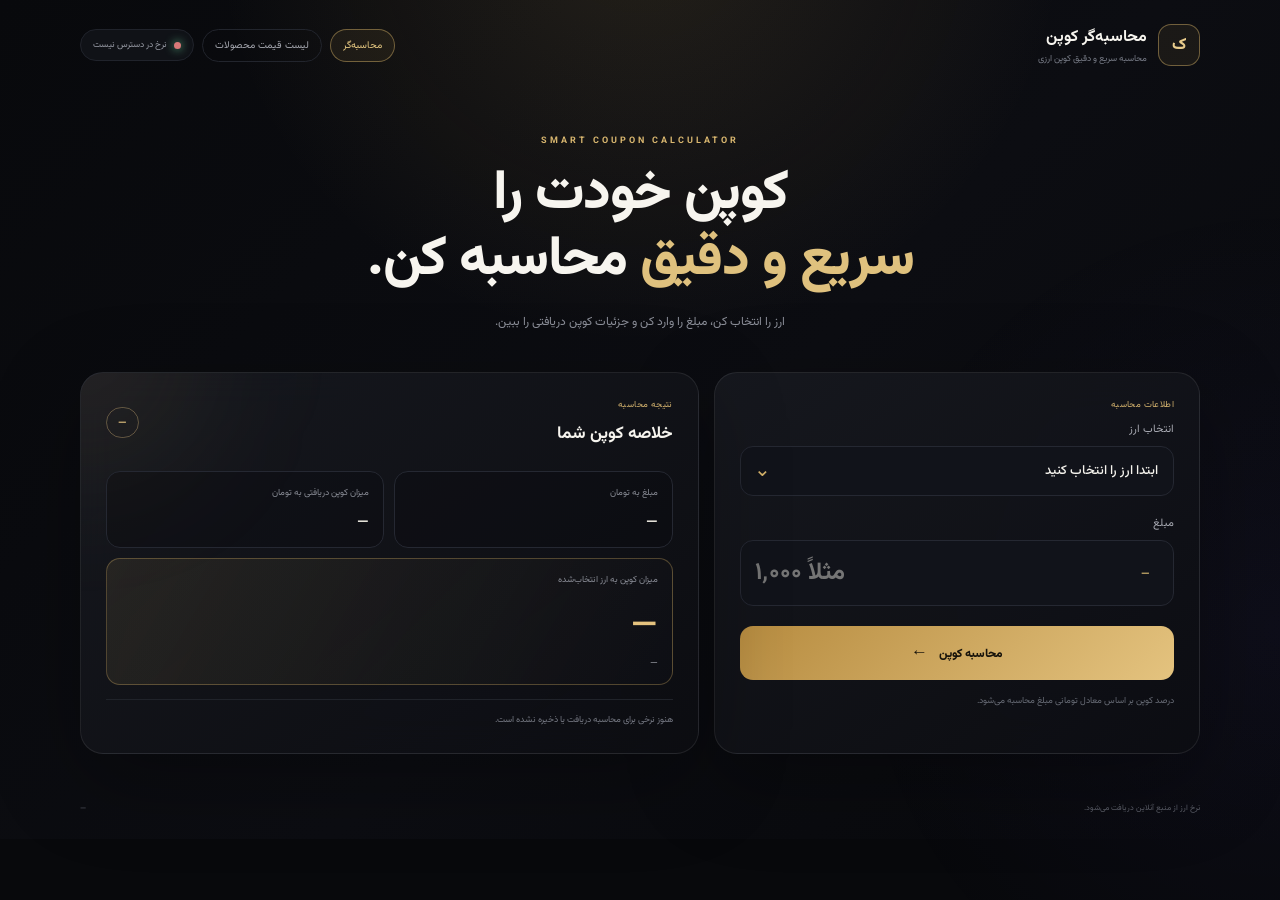
==== index.html @ eb5d13db "Add files via upload" ====
<!doctype html>
<html lang="fa" dir="rtl">
<head>
  <meta charset="utf-8">
  <meta name="viewport" content="width=device-width,initial-scale=1">
  <meta name="theme-color" content="#08090c">
  <meta name="description" content="محاسبه‌گر کوپن؛ محاسبه مبلغ به تومان و کوپن دریافتی بر اساس نرخ زنده ارز">
  <title>محاسبه‌گر کوپن</title>
  <link rel="preconnect" href="https://fonts.googleapis.com">
  <link rel="preconnect" href="https://fonts.gstatic.com" crossorigin>
  <link href="https://fonts.googleapis.com/css2?family=Vazirmatn:wght@400;500;600;700;800&display=swap" rel="stylesheet">
  <link rel="stylesheet" href="style.css">
</head>
<body>
<main class="page">
  <header class="topbar">
    <a class="brand" href="./" aria-label="صفحه اصلی">
      <div class="mark">ک</div>
      <div><b>محاسبه‌گر کوپن</b><small>محاسبه سریع و دقیق کوپن ارزی</small></div>
    </a>
    <nav class="top-actions">
      <a class="nav-link active" href="./">محاسبه‌گر</a>
      <a class="nav-link" href="products.html">لیست قیمت محصولات</a>
      <div class="status"><i></i><span id="status">در حال دریافت نرخ...</span></div>
    </nav>
  </header>

  <section class="hero">
    <div class="eyebrow">SMART COUPON CALCULATOR</div>
    <h1>کوپن خودت را<br><em>سریع و دقیق</em> محاسبه کن.</h1>
    <p>ارز را انتخاب کن، مبلغ را وارد کن و جزئیات کوپن دریافتی را ببین.</p>
  </section>

  <section class="calculator">
    <article class="card input-card">
      <div class="card-kicker">اطلاعات محاسبه</div>
      <label for="currency">انتخاب ارز</label>
      <div class="select-wrap">
        <select id="currency" aria-label="انتخاب ارز">
          <option value="">ابتدا ارز را انتخاب کنید</option>
        </select><span>⌄</span>
      </div>

      <label for="amount">مبلغ</label>
      <div class="amount">
        <input id="amount" inputmode="decimal" autocomplete="off" placeholder="مثلاً ۱٬۰۰۰">
        <b id="unit">—</b>
      </div>
      <button id="calc" type="button">محاسبه کوپن <strong>←</strong></button>
      <p class="helper">درصد کوپن بر اساس معادل تومانی مبلغ محاسبه می‌شود.</p>
    </article>

    <article class="card result-card">
      <div class="result-heading">
        <div><div class="card-kicker">نتیجه محاسبه</div><h2>خلاصه کوپن شما</h2></div>
        <span id="percent" class="percent">—</span>
      </div>
      <div class="result-grid">
        <div class="result-item">
          <small>مبلغ به تومان</small>
          <strong id="tomans">—</strong>
        </div>
        <div class="result-item">
          <small>میزان کوپن دریافتی به تومان</small>
          <strong id="couponToman">—</strong>
        </div>
        <div class="result-item result-primary">
          <small>میزان کوپن به ارز انتخاب‌شده</small>
          <strong id="couponCurrency">—</strong>
          <span id="couponUnit">ابتدا ارز را انتخاب کنید</span>
        </div>
      </div>
      <div class="result-foot" id="resultMessage">برای مشاهده نتیجه، ارز و مبلغ را وارد کنید.</div>
    </article>
  </section>

  <div class="note" id="note"></div>
  <footer>
    <span>نرخ ارز از منبع آنلاین دریافت می‌شود.</span>
    <span id="updated">—</span>
  </footer>
</main>
<script src="script.js"></script>
</body>
</html>
---- style.css ----
*{box-sizing:border-box}
[hidden]{display:none!important}
html,body{margin:0;min-height:100%;background:#08090c;color:#f7f5ef;font-family:Vazirmatn,Arial,sans-serif}
body{background:radial-gradient(circle at 50% -10%,rgba(211,174,96,.13),transparent 38%),linear-gradient(135deg,#08090c,#0c0d12 55%,#08090c)}
body:after{content:"";position:fixed;inset:0;pointer-events:none;background:radial-gradient(circle at 100% 70%,rgba(120,100,255,.05),transparent 30%)}
.page{width:min(1120px,calc(100% - 28px));margin:auto;padding:24px 0 25px;position:relative;z-index:1}
.topbar{display:flex;justify-content:space-between;align-items:center;gap:14px}
.brand{display:flex;align-items:center;gap:11px;text-decoration:none;color:inherit;flex-shrink:0}
.mark{width:42px;height:42px;border:1px solid rgba(218,181,104,.45);border-radius:13px;display:grid;place-items:center;color:#e8cb8b;background:rgba(218,181,104,.07);font-weight:800}
.brand b{display:block;font-size:16px}.brand small{display:block;color:#777b86;font-size:9px;margin-top:2px}
.top-actions{display:flex;align-items:center;gap:8px;flex-wrap:wrap;justify-content:flex-end}
.nav-link{color:#a5a7af;text-decoration:none;border:1px solid #22252d;border-radius:999px;padding:8px 12px;font-size:10px;transition:.2s}
.nav-link:hover,.nav-link.active{color:#e7c982;border-color:rgba(218,181,104,.45);background:rgba(218,181,104,.07)}
.status{border:1px solid #20232b;background:#101217;padding:8px 12px;border-radius:999px;color:#9699a3;font-size:9px;display:flex;align-items:center;gap:7px;white-space:nowrap}
.status i{width:7px;height:7px;border-radius:50%;background:#69cf9a;box-shadow:0 0 10px #69cf9a}
.hero{text-align:center;max-width:720px;margin:68px auto 38px}
.eyebrow{font-size:9px;letter-spacing:3px;color:#d8b66f;font-weight:700;margin-bottom:14px}
.hero h1,.products-hero h1{font-size:clamp(31px,6vw,55px);line-height:1.2;margin:0;font-weight:800;letter-spacing:-1px}
.hero em,.products-hero em{font-style:normal;color:#dfc17e}
.hero p,.products-hero p{color:#8d909a;font-size:12px;line-height:2;margin:16px auto 0}
.calculator{display:grid;grid-template-columns:.88fr 1.12fr;gap:15px}
.card{border:1px solid rgba(255,255,255,.085);border-radius:23px;background:linear-gradient(145deg,rgba(23,25,32,.91),rgba(12,13,18,.88));padding:25px;box-shadow:0 25px 90px rgba(0,0,0,.3);backdrop-filter:blur(18px)}
.card-kicker{font-size:9px;color:#d4b36e;letter-spacing:.4px;margin-bottom:9px}
label{display:block;color:#a9abb4;font-size:11px;margin-bottom:8px}
.select-wrap{position:relative;margin-bottom:19px}
.select-wrap select{appearance:none;width:100%;background:#11131a;color:#f5f3ed;border:1px solid #252832;border-radius:13px;padding:14px 15px;font:500 13px Vazirmatn;outline:0}
.select-wrap select:focus{border-color:#ad8a4e}
.select-wrap span{position:absolute;left:14px;top:9px;color:#d6b36a;font-size:20px;pointer-events:none}
.amount{display:flex;direction:ltr;align-items:center;border:1px solid #252832;background:#11131a;border-radius:13px;padding:0 14px}
.amount:focus-within{border-color:#ad8a4e;box-shadow:0 0 0 3px rgba(214,179,106,.05)}
input{width:100%;border:0;outline:0;background:transparent;color:#fff;font:700 24px Vazirmatn;padding:13px 0}
.amount b{color:#d9b971;font-size:11px;white-space:nowrap;padding-right:9px}
button{font-family:Vazirmatn;cursor:pointer}
#calc{border:0;width:100%;margin-top:20px;padding:14px;border-radius:13px;background:linear-gradient(135deg,#b78c40,#e4c37f);color:#17130b;font:800 12px Vazirmatn}
#calc strong{font-size:17px;margin-right:8px}
.helper{color:#686c76;font-size:9px;line-height:1.9;margin:13px 0 0}
.result-card{position:relative;overflow:hidden}
.result-card:after{content:"";position:absolute;width:230px;height:230px;border-radius:50%;background:rgba(214,179,106,.09);filter:blur(70px);left:-110px;top:-130px;pointer-events:none}
.result-heading{display:flex;align-items:center;justify-content:space-between;position:relative;z-index:1}
.result-heading h2{font-size:17px;margin:0;font-weight:700}
.percent{border:1px solid rgba(223,193,126,.35);border-radius:999px;padding:6px 11px;color:#dfc17e;font-size:11px;font-weight:700}
.result-grid{display:grid;grid-template-columns:1fr 1fr;gap:10px;margin-top:24px;position:relative;z-index:1}
.result-item{border:1px solid #252832;border-radius:14px;padding:14px;min-width:0;background:rgba(9,10,14,.34)}
.result-item small{display:block;color:#898c96;font-size:9px;margin-bottom:10px}
.result-item strong{display:block;color:#e8e5dc;font-size:15px;overflow-wrap:anywhere;direction:rtl}
.result-primary{grid-column:1/-1;border-color:rgba(218,181,104,.32);background:linear-gradient(120deg,rgba(214,179,106,.10),rgba(16,17,22,.45))}
.result-primary strong{color:#e4c27e;font-size:clamp(24px,4vw,34px)}
.result-primary span{display:block;color:#92949d;font-size:10px;margin-top:5px}
.result-foot{border-top:1px solid #20232a;margin-top:14px;padding-top:12px;color:#777a84;font-size:9px;line-height:1.8}
.note{min-height:24px;color:#777a84;text-align:center;font-size:9px;margin:15px 0 0}
footer{display:flex;justify-content:space-between;gap:12px;color:#5e616b;font-size:8px;margin-top:9px}
footer a{color:#c9a966;text-decoration:none}
.products-hero{text-align:center;margin:52px auto 27px}
.products-hero h1{font-size:clamp(28px,5vw,42px)}
.products-toolbar{display:flex;align-items:end;justify-content:space-between;gap:16px;padding:17px 20px}
.currency-control{width:min(360px,100%)}
.currency-control .select-wrap{margin:0}
.view-control{display:flex;gap:7px}
.view-button{border:1px solid #2a2d36;background:#11131a;color:#aaaeb8;padding:11px 15px;border-radius:11px;font-size:10px}
.view-button.selected{border-color:rgba(218,181,104,.5);background:rgba(218,181,104,.1);color:#e6c77f}
.list-summary{display:flex;justify-content:space-between;gap:10px;color:#858893;font-size:9px;margin:16px 3px 10px}
.table-card{padding:0;overflow:hidden}
.table-scroll{overflow-x:auto}
table{width:100%;border-collapse:collapse;min-width:850px}
th,td{text-align:right;padding:13px 14px;border-bottom:1px solid #242730;font-size:10px;vertical-align:middle}
th{color:#d9bd7e;background:#14161d;font-weight:600;white-space:nowrap}
td{color:#d0d1d5}
tbody tr:hover{background:rgba(255,255,255,.025)}
tbody tr:last-child td{border-bottom:0}
.product-name{font-weight:600;color:#f0eee8;min-width:220px}
.suggested{color:#e4c27e;font-weight:700;white-space:nowrap}
.muted{color:#6d707a}
.table-image-link{display:flex;align-items:center;gap:8px;color:#c9a966;text-decoration:none;white-space:nowrap}
.table-image{width:48px;height:48px;object-fit:contain;border-radius:8px;background:#fff;padding:3px}
.table-image-link span{font-size:9px}
.empty-state{text-align:center;color:#888;padding:30px}
.product-cards{display:grid;grid-template-columns:repeat(3,minmax(0,1fr));gap:13px}
.product-card{padding:14px;border-radius:18px;min-width:0}
.product-card-image{display:block;width:100%;height:180px;object-fit:contain;background:#fff;border-radius:12px;padding:8px}
.image-placeholder{display:grid;place-items:center;min-height:100px;border:1px dashed #3a3d46;border-radius:12px;color:#777b86;font-size:10px;background:#11131a}
.product-card-image.image-placeholder{height:180px}
.product-card h3{font-size:12px;line-height:1.9;margin:12px 2px;color:#f0eee8;min-height:45px}
.product-card-prices{display:grid;gap:8px}
.product-card-prices div{border:1px solid #282b34;border-radius:10px;padding:9px}
.product-card-prices small{display:block;color:#828590;font-size:8px;margin-bottom:5px}
.product-card-prices b{display:block;color:#d7d8dc;font-size:10px;overflow-wrap:anywhere}
.product-card-prices .card-suggested{border-color:rgba(218,181,104,.3)}
.product-card-prices .card-suggested b{color:#e4c27e}
@media(max-width:800px){
  .page{width:calc(100% - 20px);padding-top:16px}
  .topbar{align-items:flex-start}
  .top-actions{gap:6px}
  .status{width:100%;justify-content:center}
  .calculator{grid-template-columns:1fr}
  .hero{margin:48px auto 27px}
  .hero h1{font-size:35px}
  .card{padding:20px;border-radius:19px}
  .products-toolbar{align-items:stretch;flex-direction:column}
  .currency-control{width:100%}
  .view-control{width:100%}
  .view-button{flex:1}
  .product-cards{grid-template-columns:repeat(2,minmax(0,1fr))}
}
@media(max-width:520px){
  .brand small{display:none}
  .brand b{font-size:13px}
  .mark{width:38px;height:38px}
  .nav-link{font-size:9px;padding:8px 9px}
  .top-actions{max-width:68%}
  .hero{margin-top:42px}
  .hero h1{font-size:31px}
  .hero p,.products-hero p{font-size:10px}
  .result-grid{grid-template-columns:1fr}
  .result-primary{grid-column:auto}
  .product-cards{grid-template-columns:1fr 1fr;gap:8px}
  .product-card{padding:9px}
  .product-card-image,.product-card-image.image-placeholder{height:125px}
  .product-card h3{font-size:10px;min-height:55px}
  .product-card-prices div{padding:7px}
  .product-card-prices small{font-size:7px}
  .product-card-prices b{font-size:9px}
  .list-summary{flex-direction:column}
  footer{font-size:7px}
}
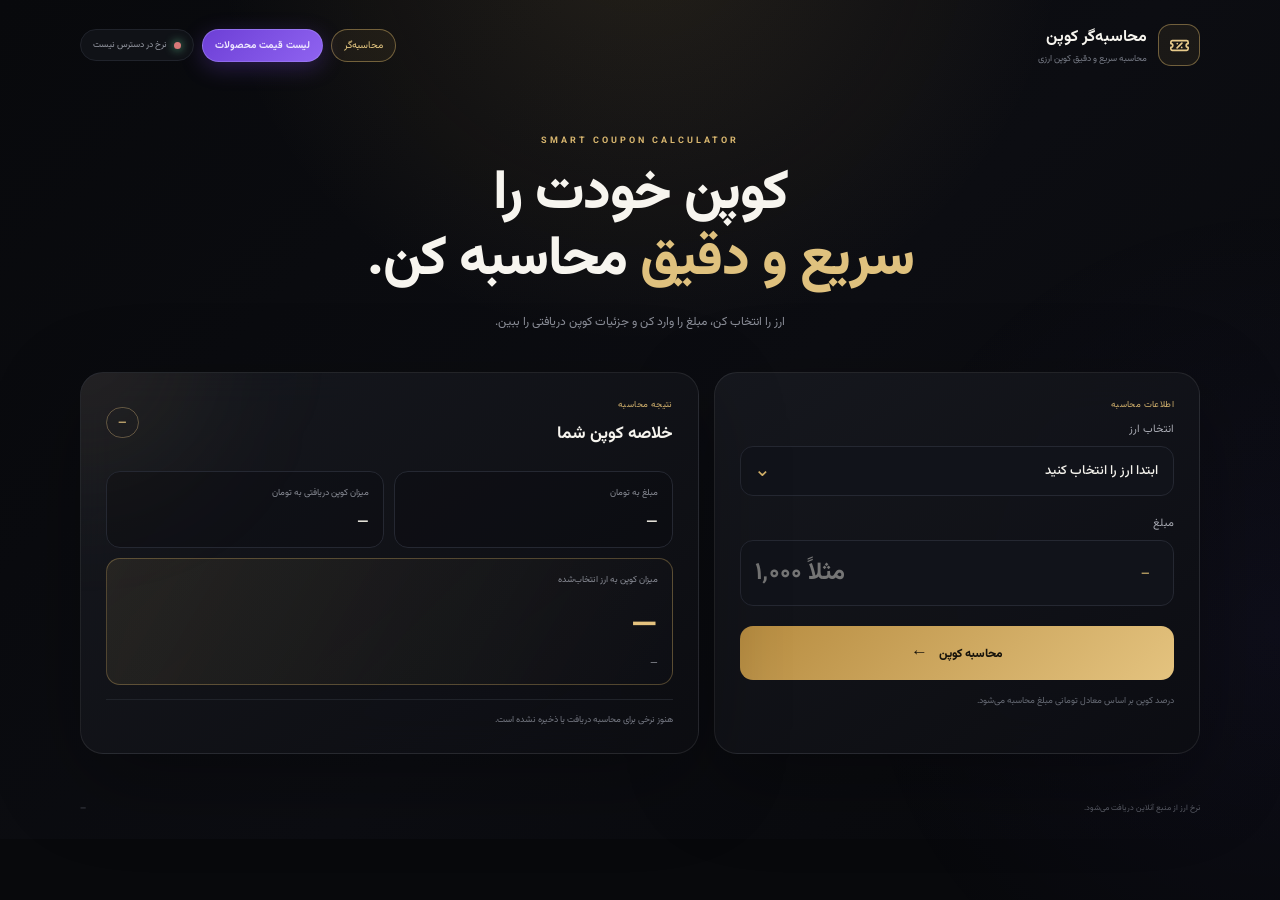
==== commit d85f70f5: "Add files via upload" ====
--- a/index.html
+++ b/index.html
@@ -15,12 +15,12 @@
 <main class="page">
   <header class="topbar">
     <a class="brand" href="./" aria-label="صفحه اصلی">
-      <div class="mark">ک</div>
+      <div class="mark"><svg class="mark-icon" viewBox="0 0 24 24" fill="none" stroke="currentColor" stroke-width="1.8" stroke-linecap="round" stroke-linejoin="round" aria-hidden="true"><path d="M3 8.5A1.5 1.5 0 0 1 4.5 7h15A1.5 1.5 0 0 1 21 8.5V10a2 2 0 0 0 0 4v1.5a1.5 1.5 0 0 1-1.5 1.5h-15A1.5 1.5 0 0 1 3 15.5V14a2 2 0 0 0 0-4z"/><path d="M9.5 14.5l5-5"/><circle cx="9.7" cy="10" r=".9" fill="currentColor" stroke="none"/><circle cx="14.3" cy="14" r=".9" fill="currentColor" stroke="none"/></svg></div>
       <div><b>محاسبه‌گر کوپن</b><small>محاسبه سریع و دقیق کوپن ارزی</small></div>
     </a>
     <nav class="top-actions">
       <a class="nav-link active" href="./">محاسبه‌گر</a>
-      <a class="nav-link" href="products.html">لیست قیمت محصولات</a>
+      <a class="nav-link products-btn" href="products.html">لیست قیمت محصولات</a>
       <div class="status"><i></i><span id="status">در حال دریافت نرخ...</span></div>
     </nav>
   </header>
--- a/style.css
+++ b/style.css
@@ -7,10 +7,13 @@
 .topbar{display:flex;justify-content:space-between;align-items:center;gap:14px}
 .brand{display:flex;align-items:center;gap:11px;text-decoration:none;color:inherit;flex-shrink:0}
 .mark{width:42px;height:42px;border:1px solid rgba(218,181,104,.45);border-radius:13px;display:grid;place-items:center;color:#e8cb8b;background:rgba(218,181,104,.07);font-weight:800}
+.mark-icon{width:23px;height:23px;display:block}
 .brand b{display:block;font-size:16px}.brand small{display:block;color:#777b86;font-size:9px;margin-top:2px}
 .top-actions{display:flex;align-items:center;gap:8px;flex-wrap:wrap;justify-content:flex-end}
 .nav-link{color:#a5a7af;text-decoration:none;border:1px solid #22252d;border-radius:999px;padding:8px 12px;font-size:10px;transition:.2s}
 .nav-link:hover,.nav-link.active{color:#e7c982;border-color:rgba(218,181,104,.45);background:rgba(218,181,104,.07)}
+.nav-link.products-btn{color:#efe9ff;border-color:rgba(167,139,250,.55);background:linear-gradient(135deg,#6d3fd6,#8f63f0);font-weight:700;box-shadow:0 6px 22px rgba(124,77,230,.28)}
+.nav-link.products-btn:hover,.nav-link.products-btn.active{color:#fff;border-color:rgba(196,174,255,.75);background:linear-gradient(135deg,#7b4de6,#a07bff);box-shadow:0 8px 28px rgba(124,77,230,.42)}
 .status{border:1px solid #20232b;background:#101217;padding:8px 12px;border-radius:999px;color:#9699a3;font-size:9px;display:flex;align-items:center;gap:7px;white-space:nowrap}
 .status i{width:7px;height:7px;border-radius:50%;background:#69cf9a;box-shadow:0 0 10px #69cf9a}
 .hero{text-align:center;max-width:720px;margin:68px auto 38px}
@@ -58,6 +61,14 @@
 .view-control{display:flex;gap:7px}
 .view-button{border:1px solid #2a2d36;background:#11131a;color:#aaaeb8;padding:11px 15px;border-radius:11px;font-size:10px}
 .view-button.selected{border-color:rgba(218,181,104,.5);background:rgba(218,181,104,.1);color:#e6c77f}
+.search-box{margin-top:12px;padding:15px 20px}
+.search-box label{margin-bottom:9px}
+.search-field{position:relative}
+.search-field input{width:100%;background:#11131a;color:#f5f3ed;border:1px solid #252832;border-radius:13px;padding:13px 44px 13px 15px;font:500 13px Vazirmatn;transition:.2s}
+.search-field input::placeholder{color:#6d707a}
+.search-field input:focus{border-color:#ad8a4e;box-shadow:0 0 0 3px rgba(214,179,106,.07)}
+.search-icon{position:absolute;right:15px;top:50%;transform:translateY(-50%);width:18px;height:18px;color:#d6b36a;pointer-events:none}
+.search-empty{grid-column:1/-1}
 .list-summary{display:flex;justify-content:space-between;gap:10px;color:#858893;font-size:9px;margin:16px 3px 10px}
 .table-card{padding:0;overflow:hidden}
 .table-scroll{overflow-x:auto}
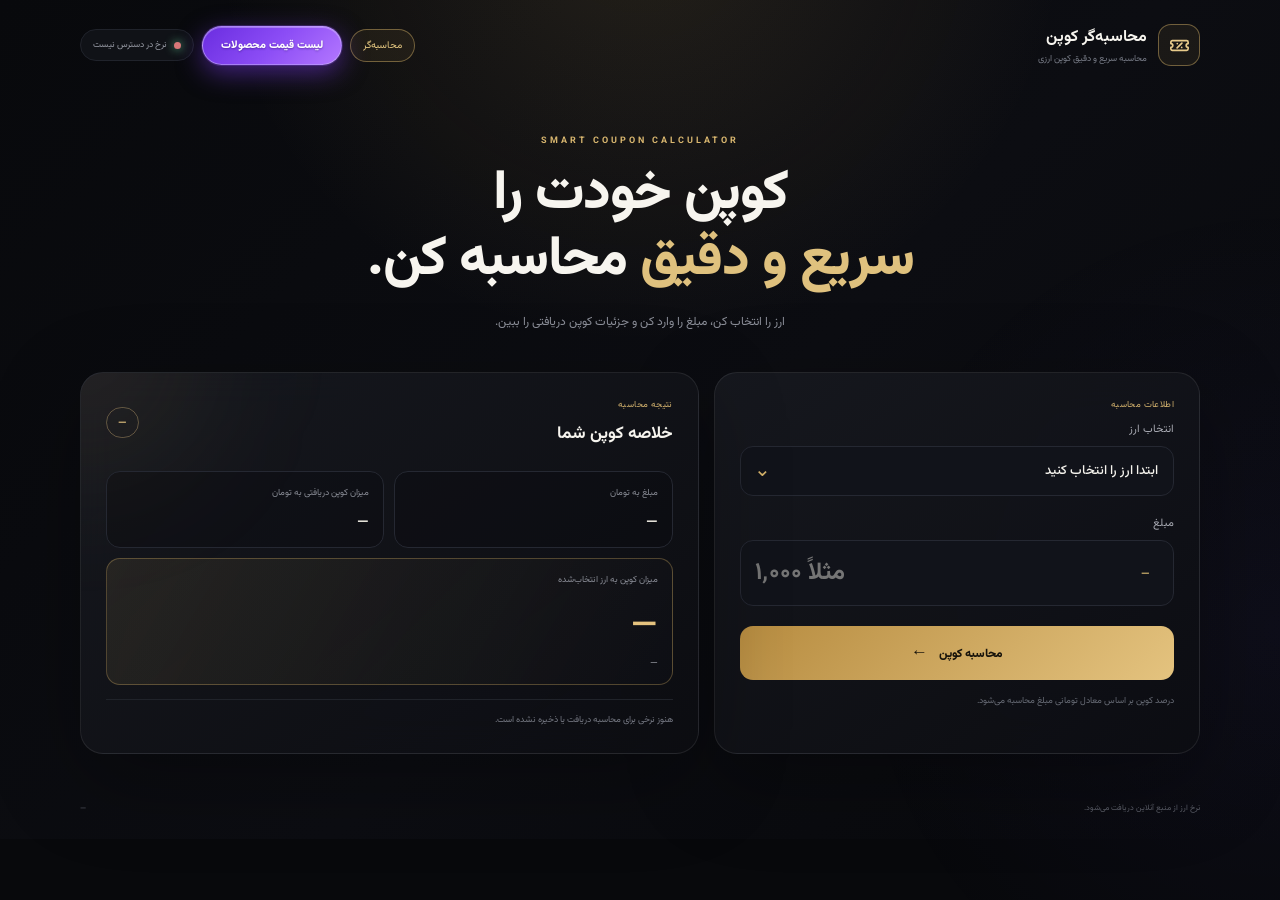
==== commit 5ab8a25e: "Add files via upload" ====
--- a/index.html
+++ b/index.html
@@ -9,13 +9,13 @@
   <link rel="preconnect" href="https://fonts.googleapis.com">
   <link rel="preconnect" href="https://fonts.gstatic.com" crossorigin>
   <link href="https://fonts.googleapis.com/css2?family=Vazirmatn:wght@400;500;600;700;800&display=swap" rel="stylesheet">
-  <link rel="stylesheet" href="style.css">
+  <link rel="stylesheet" href="style.css?v=3">
 </head>
 <body>
 <main class="page">
   <header class="topbar">
     <a class="brand" href="./" aria-label="صفحه اصلی">
-      <div class="mark"><svg class="mark-icon" viewBox="0 0 24 24" fill="none" stroke="currentColor" stroke-width="1.8" stroke-linecap="round" stroke-linejoin="round" aria-hidden="true"><path d="M3 8.5A1.5 1.5 0 0 1 4.5 7h15A1.5 1.5 0 0 1 21 8.5V10a2 2 0 0 0 0 4v1.5a1.5 1.5 0 0 1-1.5 1.5h-15A1.5 1.5 0 0 1 3 15.5V14a2 2 0 0 0 0-4z"/><path d="M9.5 14.5l5-5"/><circle cx="9.7" cy="10" r=".9" fill="currentColor" stroke="none"/><circle cx="14.3" cy="14" r=".9" fill="currentColor" stroke="none"/></svg></div>
+      <div class="mark"><svg class="mark-icon" width="23" height="23" viewBox="0 0 24 24" fill="none" stroke="currentColor" stroke-width="1.8" stroke-linecap="round" stroke-linejoin="round" aria-hidden="true"><path d="M3 8.5A1.5 1.5 0 0 1 4.5 7h15A1.5 1.5 0 0 1 21 8.5V10a2 2 0 0 0 0 4v1.5a1.5 1.5 0 0 1-1.5 1.5h-15A1.5 1.5 0 0 1 3 15.5V14a2 2 0 0 0 0-4z"/><path d="M9.5 14.5l5-5"/><circle cx="9.7" cy="10" r=".9" fill="currentColor" stroke="none"/><circle cx="14.3" cy="14" r=".9" fill="currentColor" stroke="none"/></svg></div>
       <div><b>محاسبه‌گر کوپن</b><small>محاسبه سریع و دقیق کوپن ارزی</small></div>
     </a>
     <nav class="top-actions">
@@ -80,6 +80,6 @@
     <span id="updated">—</span>
   </footer>
 </main>
-<script src="script.js"></script>
+<script src="script.js?v=3"></script>
 </body>
 </html>
--- a/style.css
+++ b/style.css
@@ -7,13 +7,16 @@
 .topbar{display:flex;justify-content:space-between;align-items:center;gap:14px}
 .brand{display:flex;align-items:center;gap:11px;text-decoration:none;color:inherit;flex-shrink:0}
 .mark{width:42px;height:42px;border:1px solid rgba(218,181,104,.45);border-radius:13px;display:grid;place-items:center;color:#e8cb8b;background:rgba(218,181,104,.07);font-weight:800}
-.mark-icon{width:23px;height:23px;display:block}
+.mark-icon{width:23px;height:23px;max-width:23px;max-height:23px;display:block}
 .brand b{display:block;font-size:16px}.brand small{display:block;color:#777b86;font-size:9px;margin-top:2px}
 .top-actions{display:flex;align-items:center;gap:8px;flex-wrap:wrap;justify-content:flex-end}
 .nav-link{color:#a5a7af;text-decoration:none;border:1px solid #22252d;border-radius:999px;padding:8px 12px;font-size:10px;transition:.2s}
 .nav-link:hover,.nav-link.active{color:#e7c982;border-color:rgba(218,181,104,.45);background:rgba(218,181,104,.07)}
-.nav-link.products-btn{color:#efe9ff;border-color:rgba(167,139,250,.55);background:linear-gradient(135deg,#6d3fd6,#8f63f0);font-weight:700;box-shadow:0 6px 22px rgba(124,77,230,.28)}
-.nav-link.products-btn:hover,.nav-link.products-btn.active{color:#fff;border-color:rgba(196,174,255,.75);background:linear-gradient(135deg,#7b4de6,#a07bff);box-shadow:0 8px 28px rgba(124,77,230,.42)}
+.nav-link.products-btn{position:relative;overflow:hidden;color:#fff;border:1px solid rgba(206,185,255,.55);background:linear-gradient(135deg,#6a2de0 0%,#8b4cf5 50%,#b377ff 100%);font-weight:800;font-size:11px;padding:10px 18px;box-shadow:0 0 0 1px rgba(139,76,245,.25),0 8px 26px rgba(124,58,237,.50),inset 0 1px 0 rgba(255,255,255,.28);text-shadow:0 1px 2px rgba(40,10,100,.45)}
+.nav-link.products-btn:before{content:"";position:absolute;top:0;bottom:0;width:40%;left:-60%;background:linear-gradient(100deg,transparent,rgba(255,255,255,.35),transparent);transform:skewX(-20deg);animation:btnShine 3.6s ease-in-out infinite}
+.nav-link.products-btn:hover,.nav-link.products-btn.active{color:#fff;border-color:rgba(226,212,255,.85);background:linear-gradient(135deg,#7a3bf0 0%,#9a5cff 50%,#c08cff 100%);box-shadow:0 0 0 1px rgba(167,110,255,.4),0 10px 34px rgba(139,76,245,.65),inset 0 1px 0 rgba(255,255,255,.35);transform:translateY(-1px)}
+@keyframes btnShine{0%,55%{left:-60%}100%{left:140%}}
+@media(prefers-reduced-motion:reduce){.nav-link.products-btn:before{animation:none}}
 .status{border:1px solid #20232b;background:#101217;padding:8px 12px;border-radius:999px;color:#9699a3;font-size:9px;display:flex;align-items:center;gap:7px;white-space:nowrap}
 .status i{width:7px;height:7px;border-radius:50%;background:#69cf9a;box-shadow:0 0 10px #69cf9a}
 .hero{text-align:center;max-width:720px;margin:68px auto 38px}
@@ -64,10 +67,11 @@
 .search-box{margin-top:12px;padding:15px 20px}
 .search-box label{margin-bottom:9px}
 .search-field{position:relative}
-.search-field input{width:100%;background:#11131a;color:#f5f3ed;border:1px solid #252832;border-radius:13px;padding:13px 44px 13px 15px;font:500 13px Vazirmatn;transition:.2s}
+.search-field input{width:100%;background:#11131a;color:#f5f3ed;border:1px solid #252832;border-radius:13px;padding:13px 46px 13px 14px;font:500 13px Vazirmatn;line-height:1.6;transition:.2s;-webkit-appearance:none;appearance:none;direction:rtl;text-align:right}
+.search-field input::-webkit-search-cancel-button,.search-field input::-webkit-search-decoration{-webkit-appearance:none;appearance:none}
 .search-field input::placeholder{color:#6d707a}
 .search-field input:focus{border-color:#ad8a4e;box-shadow:0 0 0 3px rgba(214,179,106,.07)}
-.search-icon{position:absolute;right:15px;top:50%;transform:translateY(-50%);width:18px;height:18px;color:#d6b36a;pointer-events:none}
+.search-icon{position:absolute;right:15px;top:50%;transform:translateY(-50%);width:18px;height:18px;max-width:18px;max-height:18px;color:#d6b36a;pointer-events:none}
 .search-empty{grid-column:1/-1}
 .list-summary{display:flex;justify-content:space-between;gap:10px;color:#858893;font-size:9px;margin:16px 3px 10px}
 .table-card{padding:0;overflow:hidden}
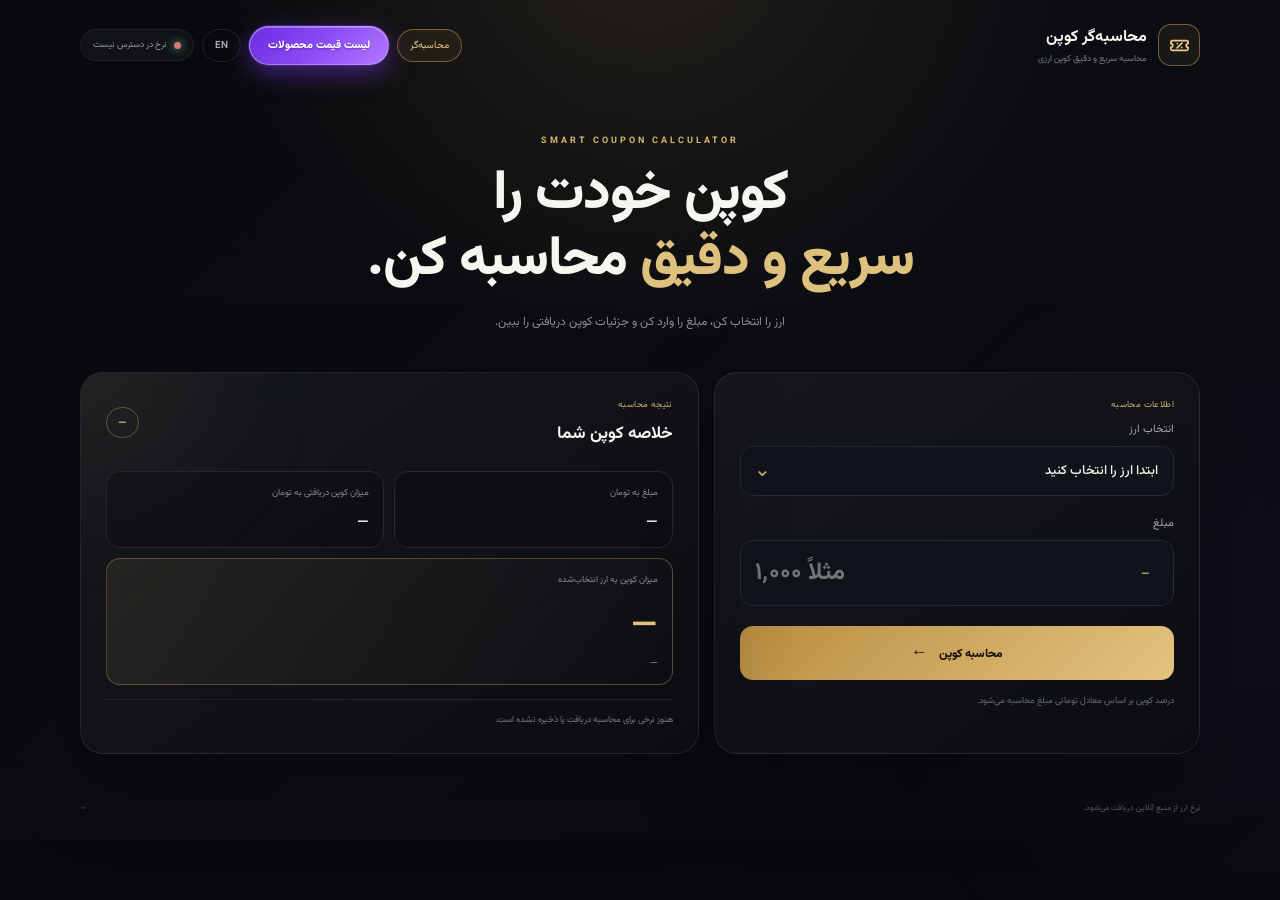
==== commit 92a03669: "Add files via upload" ====
--- a/index.html
+++ b/index.html
@@ -2,84 +2,87 @@
 <html lang="fa" dir="rtl">
 <head>
   <meta charset="utf-8">
+  <script>try{if(localStorage.getItem("arzem_lang_v1")==="en"){document.documentElement.lang="en";document.documentElement.dir="ltr"}}catch(e){}</script>
   <meta name="viewport" content="width=device-width,initial-scale=1">
   <meta name="theme-color" content="#08090c">
-  <meta name="description" content="محاسبه‌گر کوپن؛ محاسبه مبلغ به تومان و کوپن دریافتی بر اساس نرخ زنده ارز">
-  <title>محاسبه‌گر کوپن</title>
+  <meta name="description" data-i18n-content="meta_index" content="محاسبه‌گر کوپن؛ محاسبه مبلغ به تومان و کوپن دریافتی بر اساس نرخ زنده ارز">
+  <title data-i18n="title_index">محاسبه‌گر کوپن</title>
   <link rel="preconnect" href="https://fonts.googleapis.com">
   <link rel="preconnect" href="https://fonts.gstatic.com" crossorigin>
   <link href="https://fonts.googleapis.com/css2?family=Vazirmatn:wght@400;500;600;700;800&display=swap" rel="stylesheet">
-  <link rel="stylesheet" href="style.css?v=3">
+  <link rel="stylesheet" href="style.css?v=4">
 </head>
 <body>
 <main class="page">
   <header class="topbar">
-    <a class="brand" href="./" aria-label="صفحه اصلی">
+    <a class="brand" href="./" aria-label="صفحه اصلی" data-i18n-aria="brand_aria">
       <div class="mark"><svg class="mark-icon" width="23" height="23" viewBox="0 0 24 24" fill="none" stroke="currentColor" stroke-width="1.8" stroke-linecap="round" stroke-linejoin="round" aria-hidden="true"><path d="M3 8.5A1.5 1.5 0 0 1 4.5 7h15A1.5 1.5 0 0 1 21 8.5V10a2 2 0 0 0 0 4v1.5a1.5 1.5 0 0 1-1.5 1.5h-15A1.5 1.5 0 0 1 3 15.5V14a2 2 0 0 0 0-4z"/><path d="M9.5 14.5l5-5"/><circle cx="9.7" cy="10" r=".9" fill="currentColor" stroke="none"/><circle cx="14.3" cy="14" r=".9" fill="currentColor" stroke="none"/></svg></div>
-      <div><b>محاسبه‌گر کوپن</b><small>محاسبه سریع و دقیق کوپن ارزی</small></div>
+      <div><b data-i18n="brand_name">محاسبه‌گر کوپن</b><small data-i18n="brand_sub_index">محاسبه سریع و دقیق کوپن ارزی</small></div>
     </a>
     <nav class="top-actions">
-      <a class="nav-link active" href="./">محاسبه‌گر</a>
-      <a class="nav-link products-btn" href="products.html">لیست قیمت محصولات</a>
-      <div class="status"><i></i><span id="status">در حال دریافت نرخ...</span></div>
+      <a class="nav-link active" href="./" data-i18n="nav_calc">محاسبه‌گر</a>
+      <a class="nav-link products-btn" href="products.html" data-i18n="nav_products">لیست قیمت محصولات</a>
+      <button type="button" id="langToggle" class="nav-link lang-btn" data-i18n="lang_toggle" data-i18n-aria="lang_toggle_aria" aria-label="تغییر زبان به انگلیسی">EN</button>
+      <div class="status"><i></i><span id="status" data-i18n="status_loading">در حال دریافت نرخ...</span></div>
     </nav>
   </header>
 
   <section class="hero">
     <div class="eyebrow">SMART COUPON CALCULATOR</div>
-    <h1>کوپن خودت را<br><em>سریع و دقیق</em> محاسبه کن.</h1>
-    <p>ارز را انتخاب کن، مبلغ را وارد کن و جزئیات کوپن دریافتی را ببین.</p>
+    <h1 data-i18n-html="hero_h1">کوپن خودت را<br><em>سریع و دقیق</em> محاسبه کن.</h1>
+    <p data-i18n="hero_p">ارز را انتخاب کن، مبلغ را وارد کن و جزئیات کوپن دریافتی را ببین.</p>
   </section>
 
   <section class="calculator">
     <article class="card input-card">
-      <div class="card-kicker">اطلاعات محاسبه</div>
-      <label for="currency">انتخاب ارز</label>
+      <div class="card-kicker" data-i18n="kicker_input">اطلاعات محاسبه</div>
+      <label for="currency" data-i18n="label_currency">انتخاب ارز</label>
       <div class="select-wrap">
-        <select id="currency" aria-label="انتخاب ارز">
-          <option value="">ابتدا ارز را انتخاب کنید</option>
+        <select id="currency" aria-label="انتخاب ارز" data-i18n-aria="label_currency">
+          <option value="" data-i18n="select_currency_first">ابتدا ارز را انتخاب کنید</option>
         </select><span>⌄</span>
       </div>
 
-      <label for="amount">مبلغ</label>
+      <label for="amount" data-i18n="label_amount">مبلغ</label>
       <div class="amount">
-        <input id="amount" inputmode="decimal" autocomplete="off" placeholder="مثلاً ۱٬۰۰۰">
+        <input id="amount" inputmode="decimal" autocomplete="off" placeholder="مثلاً ۱٬۰۰۰" data-i18n-placeholder="amount_placeholder">
         <b id="unit">—</b>
       </div>
-      <button id="calc" type="button">محاسبه کوپن <strong>←</strong></button>
-      <p class="helper">درصد کوپن بر اساس معادل تومانی مبلغ محاسبه می‌شود.</p>
+      <button id="calc" type="button"><span data-i18n="calc_btn">محاسبه کوپن</span> <strong data-i18n="calc_arrow">←</strong></button>
+      <p class="helper" data-i18n="helper">درصد کوپن بر اساس معادل تومانی مبلغ محاسبه می‌شود.</p>
     </article>
 
     <article class="card result-card">
       <div class="result-heading">
-        <div><div class="card-kicker">نتیجه محاسبه</div><h2>خلاصه کوپن شما</h2></div>
+        <div><div class="card-kicker" data-i18n="kicker_result">نتیجه محاسبه</div><h2 data-i18n="result_title">خلاصه کوپن شما</h2></div>
         <span id="percent" class="percent">—</span>
       </div>
       <div class="result-grid">
         <div class="result-item">
-          <small>مبلغ به تومان</small>
+          <small data-i18n="res_toman">مبلغ به تومان</small>
           <strong id="tomans">—</strong>
         </div>
         <div class="result-item">
-          <small>میزان کوپن دریافتی به تومان</small>
+          <small data-i18n="res_coupon_toman">میزان کوپن دریافتی به تومان</small>
           <strong id="couponToman">—</strong>
         </div>
         <div class="result-item result-primary">
-          <small>میزان کوپن به ارز انتخاب‌شده</small>
+          <small data-i18n="res_coupon_currency">میزان کوپن به ارز انتخاب‌شده</small>
           <strong id="couponCurrency">—</strong>
-          <span id="couponUnit">ابتدا ارز را انتخاب کنید</span>
+          <span id="couponUnit" data-i18n="select_currency_first">ابتدا ارز را انتخاب کنید</span>
         </div>
       </div>
-      <div class="result-foot" id="resultMessage">برای مشاهده نتیجه، ارز و مبلغ را وارد کنید.</div>
+      <div class="result-foot" id="resultMessage" data-i18n="msg_default">برای مشاهده نتیجه، ارز و مبلغ را وارد کنید.</div>
     </article>
   </section>
 
   <div class="note" id="note"></div>
   <footer>
-    <span>نرخ ارز از منبع آنلاین دریافت می‌شود.</span>
+    <span data-i18n="footer_rates_source">نرخ ارز از منبع آنلاین دریافت می‌شود.</span>
     <span id="updated">—</span>
   </footer>
 </main>
-<script src="script.js?v=3"></script>
+<script src="i18n.js?v=4"></script>
+<script src="script.js?v=4"></script>
 </body>
 </html>
--- a/style.css
+++ b/style.css
@@ -137,3 +137,29 @@
   .list-summary{flex-direction:column}
   footer{font-size:7px}
 }
+
+/* ---- دکمه تغییر زبان ---- */
+.lang-btn{background:transparent;font-weight:700}
+
+/* ---- توقف تولید ---- */
+td.stopped{color:#e0877f;font-weight:600}
+.product-card-prices b.stopped,.product-card-prices .card-suggested b.stopped{color:#e0877f}
+
+/* ---- دکمه دانلود PDF ---- */
+.download-btn{display:inline-flex;align-items:center;justify-content:center;gap:7px;color:#fff;font-weight:800;border-color:rgba(206,185,255,.55);background:linear-gradient(135deg,#6a2de0 0%,#8b4cf5 55%,#b377ff 100%);box-shadow:0 6px 20px rgba(124,58,237,.38),inset 0 1px 0 rgba(255,255,255,.25);transition:.2s}
+.download-btn:hover:not(:disabled){background:linear-gradient(135deg,#7a3bf0 0%,#9a5cff 55%,#c08cff 100%);box-shadow:0 8px 26px rgba(139,76,245,.55),inset 0 1px 0 rgba(255,255,255,.35);transform:translateY(-1px)}
+.download-btn:disabled{opacity:.55;cursor:not-allowed}
+.download-icon{width:14px;height:14px;flex:none}
+@media(max-width:800px){
+  .view-control{flex-wrap:wrap}
+  .download-btn{flex:1 1 100%}
+  .lang-btn + .status{width:auto;flex:1 1 auto}
+}
+
+/* ---- نسخه انگلیسی (چپ‌به‌راست) ---- */
+[dir=ltr] .select-wrap span{left:auto;right:14px}
+[dir=ltr] #calc strong{margin-right:0;margin-left:8px}
+[dir=ltr] .result-item strong{direction:ltr}
+[dir=ltr] th,[dir=ltr] td{text-align:left}
+[dir=ltr] .search-field input{direction:ltr;text-align:left;padding:13px 14px 13px 46px}
+[dir=ltr] .search-icon{right:auto;left:15px}
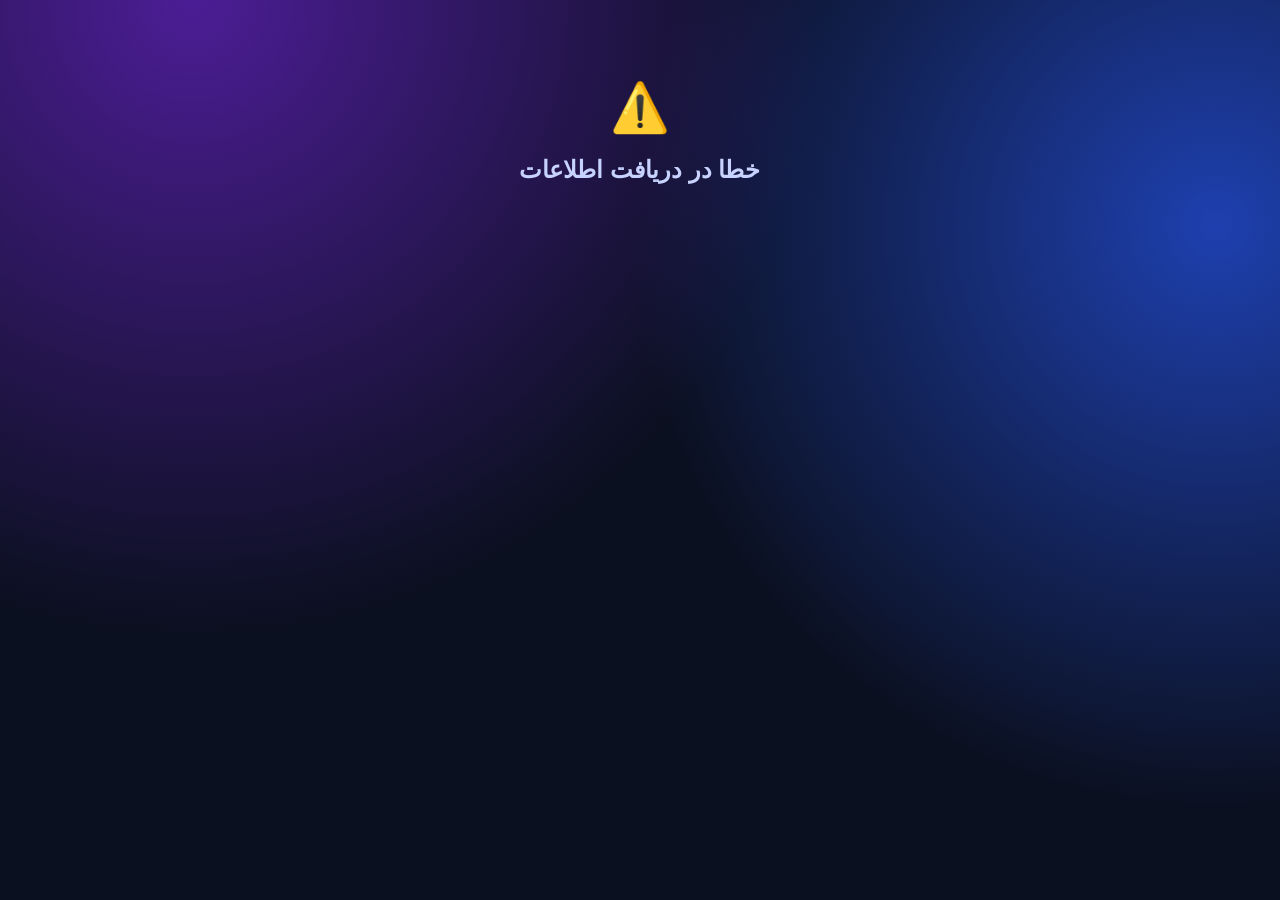
==== commit 884c0000: "Add files via upload" ====
--- a/index.html
+++ b/index.html
@@ -1,88 +1,131 @@
 <!doctype html>
-<html lang="fa" dir="rtl">
-<head>
-  <meta charset="utf-8">
-  <script>try{if(localStorage.getItem("arzem_lang_v1")==="en"){document.documentElement.lang="en";document.documentElement.dir="ltr"}}catch(e){}</script>
-  <meta name="viewport" content="width=device-width,initial-scale=1">
-  <meta name="theme-color" content="#08090c">
-  <meta name="description" data-i18n-content="meta_index" content="محاسبه‌گر کوپن؛ محاسبه مبلغ به تومان و کوپن دریافتی بر اساس نرخ زنده ارز">
-  <title data-i18n="title_index">محاسبه‌گر کوپن</title>
-  <link rel="preconnect" href="https://fonts.googleapis.com">
-  <link rel="preconnect" href="https://fonts.gstatic.com" crossorigin>
-  <link href="https://fonts.googleapis.com/css2?family=Vazirmatn:wght@400;500;600;700;800&display=swap" rel="stylesheet">
-  <link rel="stylesheet" href="style.css?v=4">
-</head>
-<body>
-<main class="page">
-  <header class="topbar">
-    <a class="brand" href="./" aria-label="صفحه اصلی" data-i18n-aria="brand_aria">
-      <div class="mark"><svg class="mark-icon" width="23" height="23" viewBox="0 0 24 24" fill="none" stroke="currentColor" stroke-width="1.8" stroke-linecap="round" stroke-linejoin="round" aria-hidden="true"><path d="M3 8.5A1.5 1.5 0 0 1 4.5 7h15A1.5 1.5 0 0 1 21 8.5V10a2 2 0 0 0 0 4v1.5a1.5 1.5 0 0 1-1.5 1.5h-15A1.5 1.5 0 0 1 3 15.5V14a2 2 0 0 0 0-4z"/><path d="M9.5 14.5l5-5"/><circle cx="9.7" cy="10" r=".9" fill="currentColor" stroke="none"/><circle cx="14.3" cy="14" r=".9" fill="currentColor" stroke="none"/></svg></div>
-      <div><b data-i18n="brand_name">محاسبه‌گر کوپن</b><small data-i18n="brand_sub_index">محاسبه سریع و دقیق کوپن ارزی</small></div>
-    </a>
-    <nav class="top-actions">
-      <a class="nav-link active" href="./" data-i18n="nav_calc">محاسبه‌گر</a>
-      <a class="nav-link products-btn" href="products.html" data-i18n="nav_products">لیست قیمت محصولات</a>
-      <button type="button" id="langToggle" class="nav-link lang-btn" data-i18n="lang_toggle" data-i18n-aria="lang_toggle_aria" aria-label="تغییر زبان به انگلیسی">EN</button>
-      <div class="status"><i></i><span id="status" data-i18n="status_loading">در حال دریافت نرخ...</span></div>
-    </nav>
-  </header>
-
-  <section class="hero">
-    <div class="eyebrow">SMART COUPON CALCULATOR</div>
-    <h1 data-i18n-html="hero_h1">کوپن خودت را<br><em>سریع و دقیق</em> محاسبه کن.</h1>
-    <p data-i18n="hero_p">ارز را انتخاب کن، مبلغ را وارد کن و جزئیات کوپن دریافتی را ببین.</p>
-  </section>
-
-  <section class="calculator">
-    <article class="card input-card">
-      <div class="card-kicker" data-i18n="kicker_input">اطلاعات محاسبه</div>
-      <label for="currency" data-i18n="label_currency">انتخاب ارز</label>
-      <div class="select-wrap">
-        <select id="currency" aria-label="انتخاب ارز" data-i18n-aria="label_currency">
-          <option value="" data-i18n="select_currency_first">ابتدا ارز را انتخاب کنید</option>
-        </select><span>⌄</span>
-      </div>
-
-      <label for="amount" data-i18n="label_amount">مبلغ</label>
-      <div class="amount">
-        <input id="amount" inputmode="decimal" autocomplete="off" placeholder="مثلاً ۱٬۰۰۰" data-i18n-placeholder="amount_placeholder">
-        <b id="unit">—</b>
-      </div>
-      <button id="calc" type="button"><span data-i18n="calc_btn">محاسبه کوپن</span> <strong data-i18n="calc_arrow">←</strong></button>
-      <p class="helper" data-i18n="helper">درصد کوپن بر اساس معادل تومانی مبلغ محاسبه می‌شود.</p>
-    </article>
-
-    <article class="card result-card">
-      <div class="result-heading">
-        <div><div class="card-kicker" data-i18n="kicker_result">نتیجه محاسبه</div><h2 data-i18n="result_title">خلاصه کوپن شما</h2></div>
-        <span id="percent" class="percent">—</span>
-      </div>
-      <div class="result-grid">
-        <div class="result-item">
-          <small data-i18n="res_toman">مبلغ به تومان</small>
-          <strong id="tomans">—</strong>
-        </div>
-        <div class="result-item">
-          <small data-i18n="res_coupon_toman">میزان کوپن دریافتی به تومان</small>
-          <strong id="couponToman">—</strong>
-        </div>
-        <div class="result-item result-primary">
-          <small data-i18n="res_coupon_currency">میزان کوپن به ارز انتخاب‌شده</small>
-          <strong id="couponCurrency">—</strong>
-          <span id="couponUnit" data-i18n="select_currency_first">ابتدا ارز را انتخاب کنید</span>
-        </div>
-      </div>
-      <div class="result-foot" id="resultMessage" data-i18n="msg_default">برای مشاهده نتیجه، ارز و مبلغ را وارد کنید.</div>
-    </article>
-  </section>
-
-  <div class="note" id="note"></div>
-  <footer>
-    <span data-i18n="footer_rates_source">نرخ ارز از منبع آنلاین دریافت می‌شود.</span>
-    <span id="updated">—</span>
-  </footer>
-</main>
-<script src="i18n.js?v=4"></script>
-<script src="script.js?v=4"></script>
-</body>
-</html>+<html lang="fa" dir="rtl"><head>
+<meta charset="utf-8"><meta name="viewport" content="width=device-width,initial-scale=1">
+<title>تورنومنت</title>
+<style>
+*{box-sizing:border-box}
+body{margin:0;min-height:100vh;font-family:Tahoma,Vazirmatn,sans-serif;color:#fff;direction:rtl;background:radial-gradient(circle at 15% 0,#4c1d95 0,transparent 45%),radial-gradient(circle at 95% 25%,#1e40af 0,transparent 42%),#0b1020;background-attachment:fixed}
+.wrap{max-width:720px;margin:auto;padding:20px 14px 40px}
+.hero{text-align:center;padding:14px 0 4px}
+.live{display:inline-flex;align-items:center;gap:6px;font-size:.8rem;background:#ffffff14;padding:4px 12px;border-radius:99px}
+.live i{width:8px;height:8px;border-radius:50%;background:#22c55e;animation:p 1.4s infinite}
+@keyframes p{to{box-shadow:0 0 0 10px #22c55e00}}
+.live i{box-shadow:0 0 0 0 #22c55e99}
+h1{font-size:2rem;margin:12px 0 4px;background:linear-gradient(90deg,#fde68a,#fb923c,#f472b6);-webkit-background-clip:text;background-clip:text;color:transparent}
+.type{color:#c4b5fd;font-size:.9rem}
+.stats{display:grid;grid-template-columns:repeat(3,1fr);gap:10px;margin:16px 0}
+.st{background:#ffffff10;border:1px solid #ffffff1a;border-radius:16px;padding:12px 6px;text-align:center}
+.st b{display:block;font-size:1.2rem;margin-top:2px}.st small{color:#a5b4fc;font-size:.72rem}
+.podium{display:flex;justify-content:center;align-items:flex-end;gap:8px;margin:28px 0 20px}
+.pd{flex:1;max-width:210px;text-align:center;min-width:0}
+.pd .nm{font-weight:700;overflow:hidden;text-overflow:ellipsis;white-space:nowrap}
+.pd .ct{color:#c7d2fe;font-size:.78rem}
+.pd .vl{font-weight:800;font-size:1.1rem;margin:2px 0 6px}
+.pd .bar{border-radius:14px 14px 0 0;display:flex;justify-content:center;padding-top:10px;font-size:2rem;transform-origin:bottom;animation:grow .9s cubic-bezier(.2,.9,.3,1.2) both}
+@keyframes grow{from{transform:scaleY(0)}}
+.r1 .bar{height:150px;background:linear-gradient(#fcd34d,#b45309);box-shadow:0 0 40px #fbbf2466}
+.r2 .bar{height:115px;background:linear-gradient(#e2e8f0,#64748b)}
+.r3 .bar{height:90px;background:linear-gradient(#fdba74,#9a3412)}
+.r1 .vl{color:#fde68a}
+.crown{font-size:1.8rem;animation:fl 2s ease-in-out infinite}@keyframes fl{50%{transform:translateY(-6px)}}
+.it{display:flex;align-items:center;gap:10px;background:#ffffff0d;border:1px solid #ffffff14;border-radius:14px;padding:10px 12px;margin-bottom:8px;animation:up .5s both}
+@keyframes up{from{opacity:0;transform:translateY(12px)}}
+.rk{width:36px;height:36px;border-radius:50%;background:#ffffff18;display:grid;place-items:center;font-weight:800;flex:none}
+.mid{flex:1;min-width:0}.mid .nm{font-weight:700;overflow:hidden;text-overflow:ellipsis;white-space:nowrap}.mid small{color:#a5b4fc}
+.pb{height:6px;background:#ffffff14;border-radius:9px;margin-top:6px;overflow:hidden}
+.pb i{display:block;height:100%;background:linear-gradient(90deg,#818cf8,#f472b6);border-radius:9px;transition:width 1s}
+.vl2{text-align:left;font-weight:800;font-size:1.05rem}.vl2 small{display:block;color:#fca5a5;font-weight:400;font-size:.7rem}
+.mv{font-size:.72rem;margin-inline-start:6px}.up{color:#4ade80}.dn{color:#f87171}
+.msg{text-align:center;padding:60px 10px;color:#c7d2fe}.msg div{font-size:3rem}
+.foot{text-align:center;color:#818cf8;font-size:.75rem;margin-top:18px}
+.timer{margin:14px auto 0;display:inline-block;background:#ffffff12;border:1px solid #ffffff22;border-radius:18px;padding:10px 24px}
+.timer small{display:block;color:#a5b4fc;font-size:.72rem}
+.timer b{font-size:2rem;letter-spacing:2px;direction:ltr;display:inline-block}
+.timer.hot b{color:#f87171;animation:bl 1s infinite}@keyframes bl{50%{opacity:.45}}
+.timer.end{color:#fde68a;font-weight:700;font-size:1.1rem}
+</style></head>
+<body><div class="wrap" id="app"></div>
+<script src="common.js"></script>
+<script>
+const q = new URLSearchParams(location.search).get('t'), app = document.getElementById('app');
+let first = true, sig = '', lastEnded = null, base = null, list = [], updated = '';
+try { base = JSON.parse(localStorage.getItem('rk_' + q)); } catch (e) {}
+const msg = (i, t) => { setConfetti(false); app.innerHTML = `<div class="msg"><div>${i}</div><h2>${t}</h2></div>`; };
+const mv = (id, rank) => { if (!base || base[id] == null || base[id] === rank) return ''; const d = base[id] - rank; return `<span class="mv ${d > 0 ? 'up' : 'dn'}">${d > 0 ? '▲' : '▼'} ${nf(Math.abs(d))}</span>`; };
+const gid = id => document.getElementById(id);
+function tmBox(t) {
+  if (!t.endsAt) return '';
+  if (isEnded(t)) return '<div class="timer end">🏁 مسابقه به پایان رسید</div>';
+  const r = t.endsAt - now();
+  return `<div class="timer ${r < 60000 ? 'hot' : ''}"><small>⏳ زمان باقی‌مانده</small><b id="tm">${fmtT(r)}</b></div>`;
+}
+setInterval(() => {
+  const t = list.find(x => x.id === q); if (!t || !t.endsAt) return;
+  if (isEnded(t) !== lastEnded) return render();
+  const e = gid('tm'); if (!e) return;
+  e.textContent = fmtT(t.endsAt - now()); e.parentNode.classList.toggle('hot', t.endsAt - now() < 60000);
+}, 1000);
+function render() {
+  if (!q) return msg('🔗', 'لینک اختصاصی تورنومنت را از مدیر دریافت کنید');
+  const t = list.find(x => x.id === q);
+  if (!t) return msg('🔍', 'این تورنومنت پیدا نشد یا حذف شده است');
+  const T = TYPES[t.type], rows = ranked(t.rows); lastEnded = isEnded(t);
+  if (!rows.length) return msg('🔥', 'هنوز رکوردی ثبت نشده؛ مسابقه به‌زودی شروع می‌شود!');
+  const top = rows.slice(0, 3), rest = rows.slice(3), max = rows[0].value || 1;
+  const order = top.length === 3 ? [top[1], top[0], top[2]] : top.length === 2 ? [top[1], top[0]] : top;
+  const pod = order.map(r => `<div class="pd r${r.rank}">${r.rank === 1 ? '<div class="crown">👑</div>' : ''}<div class="nm">${esc(r.name)}</div><div class="ct">${esc(r.city)}${mv(r.id, r.rank)}</div><div class="vl" data-n="${r.value}">${nf(r.value)}</div><div class="bar">${MEDAL[r.rank][0]}</div></div>`).join('');
+  const lst = rest.map((r, i) => { const gap = rows[i + 2].value - r.value; return `<div class="it" style="animation-delay:${i * 60}ms"><div class="rk">${nf(r.rank)}</div><div class="mid"><div class="nm">${esc(r.name)}${mv(r.id, r.rank)}</div><small>${esc(r.city)}</small><div class="pb"><i style="width:${Math.max(3, r.value / max * 100)}%"></i></div></div><div class="vl2"><span data-n="${r.value}">${nf(r.value)}</span>${gap > 0 ? `<small>↑ ${nf(gap)} فاصله</small>` : ''}</div></div>`; }).join('');
+  app.innerHTML = `<div class="hero"><span class="live"><i></i>زنده</span><h1>${esc(t.name)}</h1><div class="type">${T.label}</div>${tmBox(t)}</div>
+  <div class="stats"><div class="st"><small>${T.sum}</small><b data-n="${total(t.rows)}">${nf(total(t.rows))}</b></div><div class="st"><small>شرکت‌کنندگان</small><b>${nf(rows.length)}</b></div><div class="st"><small>بالاترین رکورد</small><b data-n="${max}">${nf(max)}</b></div></div>
+  <div class="podium">${pod}</div><div>${lst}</div>
+  <div class="foot">${updated ? 'آخرین به‌روزرسانی: ' + new Date(updated).toLocaleString('fa-IR') + ' · ' : ''}نتایج هر ۵ ثانیه تازه می‌شود</div>`;
+  if (first) { first = false; if (!base) base = {}; countUp(); }
+  setConfetti(lastEnded);
+  try { localStorage.setItem('rk_' + q, JSON.stringify(Object.fromEntries(rows.map(r => [r.id, r.rank])))); } catch (e) {}
+}
+// ---- بمب کاغذ رنگی (تکرارشونده تا وقتی مسابقه تمام‌شده است) ----
+const cv = document.createElement('canvas'), cx = cv.getContext('2d'), CC = ['#fbbf24', '#f472b6', '#818cf8', '#34d399', '#f87171', '#60a5fa', '#fde68a', '#ffffff'];
+cv.style.cssText = 'position:fixed;inset:0;width:100%;height:100%;pointer-events:none;z-index:50';
+document.body.appendChild(cv);
+let parts = [], raf = 0, cTimer = 0;
+const fit = () => { cv.width = innerWidth; cv.height = innerHeight; }; fit(); addEventListener('resize', fit);
+function burst(x, y, ang, spread, n) {
+  for (let i = 0; i < n; i++) {
+    const a = ang + (Math.random() - .5) * spread, v = 7 + Math.random() * 10;
+    parts.push({ x, y, vx: Math.cos(a) * v, vy: Math.sin(a) * v, w: 6 + Math.random() * 7, h: 4 + Math.random() * 5, r: Math.random() * 6.3, vr: (Math.random() - .5) * .4, c: CC[i % CC.length], l: 1, round: Math.random() < .25 });
+  }
+  if (!raf) raf = requestAnimationFrame(step);
+}
+function step() {
+  cx.clearRect(0, 0, cv.width, cv.height);
+  parts = parts.filter(p => p.l > 0 && p.y < cv.height + 30);
+  for (const p of parts) {
+    p.vy += .28; p.vx *= .992; p.vy *= .992; p.x += p.vx; p.y += p.vy; p.r += p.vr; p.l -= .004;
+    cx.save(); cx.globalAlpha = Math.min(1, p.l * 2); cx.translate(p.x, p.y); cx.rotate(p.r); cx.fillStyle = p.c;
+    if (p.round) { cx.beginPath(); cx.arc(0, 0, p.w / 2, 0, 6.3); cx.fill(); } else cx.fillRect(-p.w / 2, -p.h / 2, p.w, p.h);
+    cx.restore();
+  }
+  raf = parts.length ? requestAnimationFrame(step) : 0;
+  if (!raf) cx.clearRect(0, 0, cv.width, cv.height);
+}
+function fire() {
+  const e = document.querySelector('.timer.end'), b = e ? e.getBoundingClientRect() : null;
+  burst(b ? b.left + b.width / 2 : innerWidth / 2, b ? b.top + b.height / 2 : innerHeight * .3, -Math.PI / 2, Math.PI * 1.15, 130);
+  burst(0, innerHeight, -Math.PI / 3, .7, 70); burst(innerWidth, innerHeight, -2 * Math.PI / 3, .7, 70);
+}
+function setConfetti(on) {
+  if (on && !cTimer) { if (matchMedia('(prefers-reduced-motion: reduce)').matches) return; setTimeout(fire, 150); cTimer = setInterval(fire, 3200); }
+  else if (!on && cTimer) { clearInterval(cTimer); cTimer = 0; parts = []; }
+}
+function countUp() {
+  document.querySelectorAll('[data-n]').forEach(el => {
+    const to = +el.dataset.n, t0 = performance.now();
+    (function f(t) { const p = Math.min(1, (t - t0) / 900); el.textContent = nf(Math.round(to * (1 - Math.pow(1 - p, 3)))); if (p < 1) requestAnimationFrame(f); })(t0);
+  });
+}
+async function load() {
+  try { const t0 = Date.now(), res = await fetch('data.json?t=' + t0, { cache: 'no-store' }), sk = skewFrom(res, t0, Date.now()); if (sk !== null) SKEW = sk; const d = await res.json(), ns = JSON.stringify(d); if (ns !== sig) { sig = ns; list = d.tournaments || []; updated = d.updated || ''; render(); } }
+  catch (e) { if (!list.length) msg('⚠️', 'خطا در دریافت اطلاعات'); }
+}
+load(); setInterval(load, 5000);
+</script></body></html>
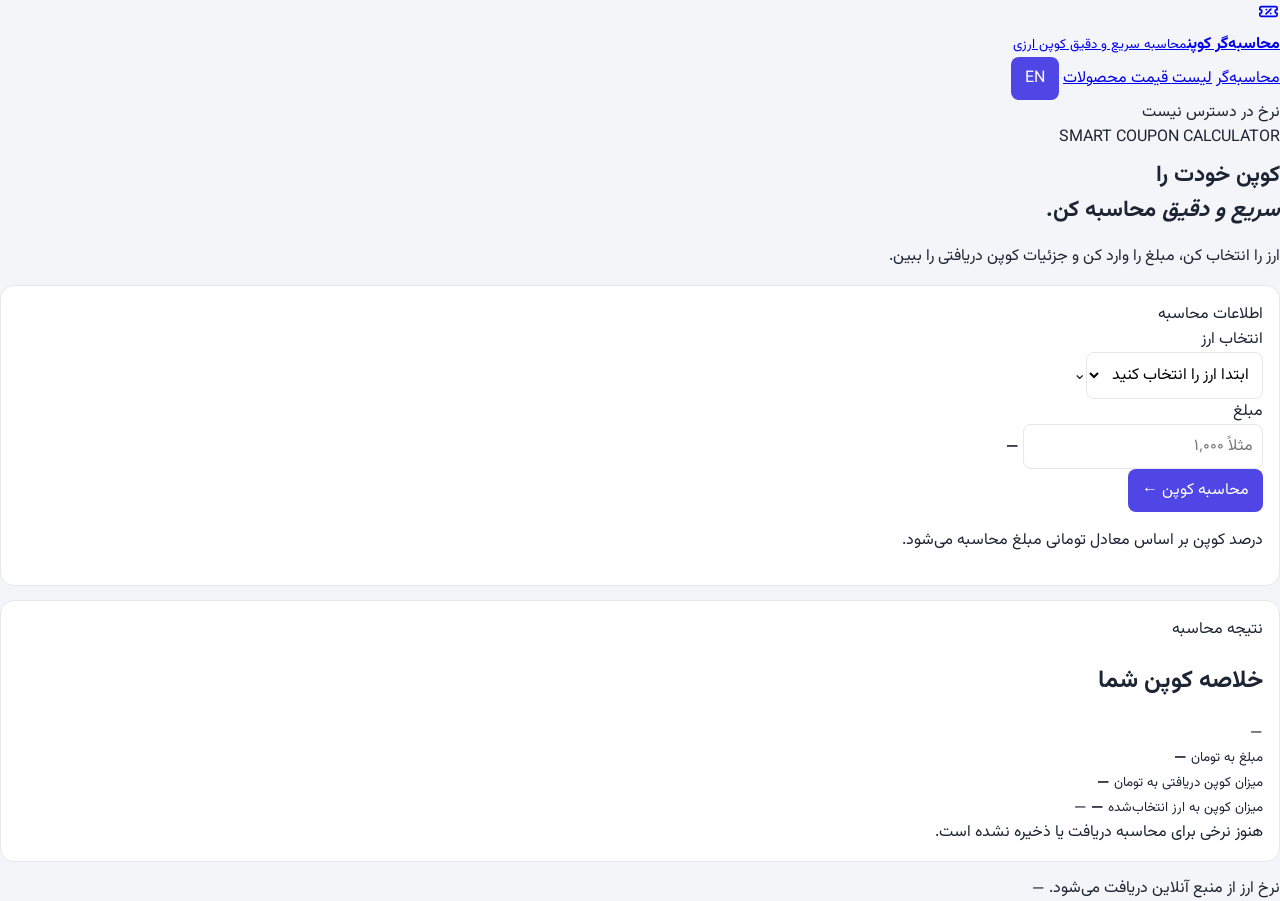
==== commit d81e4549: "Add files via upload" ====
--- a/index.html
+++ b/index.html
@@ -1,131 +1,88 @@
 <!doctype html>
-<html lang="fa" dir="rtl"><head>
-<meta charset="utf-8"><meta name="viewport" content="width=device-width,initial-scale=1">
-<title>تورنومنت</title>
-<style>
-*{box-sizing:border-box}
-body{margin:0;min-height:100vh;font-family:Tahoma,Vazirmatn,sans-serif;color:#fff;direction:rtl;background:radial-gradient(circle at 15% 0,#4c1d95 0,transparent 45%),radial-gradient(circle at 95% 25%,#1e40af 0,transparent 42%),#0b1020;background-attachment:fixed}
-.wrap{max-width:720px;margin:auto;padding:20px 14px 40px}
-.hero{text-align:center;padding:14px 0 4px}
-.live{display:inline-flex;align-items:center;gap:6px;font-size:.8rem;background:#ffffff14;padding:4px 12px;border-radius:99px}
-.live i{width:8px;height:8px;border-radius:50%;background:#22c55e;animation:p 1.4s infinite}
-@keyframes p{to{box-shadow:0 0 0 10px #22c55e00}}
-.live i{box-shadow:0 0 0 0 #22c55e99}
-h1{font-size:2rem;margin:12px 0 4px;background:linear-gradient(90deg,#fde68a,#fb923c,#f472b6);-webkit-background-clip:text;background-clip:text;color:transparent}
-.type{color:#c4b5fd;font-size:.9rem}
-.stats{display:grid;grid-template-columns:repeat(3,1fr);gap:10px;margin:16px 0}
-.st{background:#ffffff10;border:1px solid #ffffff1a;border-radius:16px;padding:12px 6px;text-align:center}
-.st b{display:block;font-size:1.2rem;margin-top:2px}.st small{color:#a5b4fc;font-size:.72rem}
-.podium{display:flex;justify-content:center;align-items:flex-end;gap:8px;margin:28px 0 20px}
-.pd{flex:1;max-width:210px;text-align:center;min-width:0}
-.pd .nm{font-weight:700;overflow:hidden;text-overflow:ellipsis;white-space:nowrap}
-.pd .ct{color:#c7d2fe;font-size:.78rem}
-.pd .vl{font-weight:800;font-size:1.1rem;margin:2px 0 6px}
-.pd .bar{border-radius:14px 14px 0 0;display:flex;justify-content:center;padding-top:10px;font-size:2rem;transform-origin:bottom;animation:grow .9s cubic-bezier(.2,.9,.3,1.2) both}
-@keyframes grow{from{transform:scaleY(0)}}
-.r1 .bar{height:150px;background:linear-gradient(#fcd34d,#b45309);box-shadow:0 0 40px #fbbf2466}
-.r2 .bar{height:115px;background:linear-gradient(#e2e8f0,#64748b)}
-.r3 .bar{height:90px;background:linear-gradient(#fdba74,#9a3412)}
-.r1 .vl{color:#fde68a}
-.crown{font-size:1.8rem;animation:fl 2s ease-in-out infinite}@keyframes fl{50%{transform:translateY(-6px)}}
-.it{display:flex;align-items:center;gap:10px;background:#ffffff0d;border:1px solid #ffffff14;border-radius:14px;padding:10px 12px;margin-bottom:8px;animation:up .5s both}
-@keyframes up{from{opacity:0;transform:translateY(12px)}}
-.rk{width:36px;height:36px;border-radius:50%;background:#ffffff18;display:grid;place-items:center;font-weight:800;flex:none}
-.mid{flex:1;min-width:0}.mid .nm{font-weight:700;overflow:hidden;text-overflow:ellipsis;white-space:nowrap}.mid small{color:#a5b4fc}
-.pb{height:6px;background:#ffffff14;border-radius:9px;margin-top:6px;overflow:hidden}
-.pb i{display:block;height:100%;background:linear-gradient(90deg,#818cf8,#f472b6);border-radius:9px;transition:width 1s}
-.vl2{text-align:left;font-weight:800;font-size:1.05rem}.vl2 small{display:block;color:#fca5a5;font-weight:400;font-size:.7rem}
-.mv{font-size:.72rem;margin-inline-start:6px}.up{color:#4ade80}.dn{color:#f87171}
-.msg{text-align:center;padding:60px 10px;color:#c7d2fe}.msg div{font-size:3rem}
-.foot{text-align:center;color:#818cf8;font-size:.75rem;margin-top:18px}
-.timer{margin:14px auto 0;display:inline-block;background:#ffffff12;border:1px solid #ffffff22;border-radius:18px;padding:10px 24px}
-.timer small{display:block;color:#a5b4fc;font-size:.72rem}
-.timer b{font-size:2rem;letter-spacing:2px;direction:ltr;display:inline-block}
-.timer.hot b{color:#f87171;animation:bl 1s infinite}@keyframes bl{50%{opacity:.45}}
-.timer.end{color:#fde68a;font-weight:700;font-size:1.1rem}
-</style></head>
-<body><div class="wrap" id="app"></div>
-<script src="common.js"></script>
-<script>
-const q = new URLSearchParams(location.search).get('t'), app = document.getElementById('app');
-let first = true, sig = '', lastEnded = null, base = null, list = [], updated = '';
-try { base = JSON.parse(localStorage.getItem('rk_' + q)); } catch (e) {}
-const msg = (i, t) => { setConfetti(false); app.innerHTML = `<div class="msg"><div>${i}</div><h2>${t}</h2></div>`; };
-const mv = (id, rank) => { if (!base || base[id] == null || base[id] === rank) return ''; const d = base[id] - rank; return `<span class="mv ${d > 0 ? 'up' : 'dn'}">${d > 0 ? '▲' : '▼'} ${nf(Math.abs(d))}</span>`; };
-const gid = id => document.getElementById(id);
-function tmBox(t) {
-  if (!t.endsAt) return '';
-  if (isEnded(t)) return '<div class="timer end">🏁 مسابقه به پایان رسید</div>';
-  const r = t.endsAt - now();
-  return `<div class="timer ${r < 60000 ? 'hot' : ''}"><small>⏳ زمان باقی‌مانده</small><b id="tm">${fmtT(r)}</b></div>`;
-}
-setInterval(() => {
-  const t = list.find(x => x.id === q); if (!t || !t.endsAt) return;
-  if (isEnded(t) !== lastEnded) return render();
-  const e = gid('tm'); if (!e) return;
-  e.textContent = fmtT(t.endsAt - now()); e.parentNode.classList.toggle('hot', t.endsAt - now() < 60000);
-}, 1000);
-function render() {
-  if (!q) return msg('🔗', 'لینک اختصاصی تورنومنت را از مدیر دریافت کنید');
-  const t = list.find(x => x.id === q);
-  if (!t) return msg('🔍', 'این تورنومنت پیدا نشد یا حذف شده است');
-  const T = TYPES[t.type], rows = ranked(t.rows); lastEnded = isEnded(t);
-  if (!rows.length) return msg('🔥', 'هنوز رکوردی ثبت نشده؛ مسابقه به‌زودی شروع می‌شود!');
-  const top = rows.slice(0, 3), rest = rows.slice(3), max = rows[0].value || 1;
-  const order = top.length === 3 ? [top[1], top[0], top[2]] : top.length === 2 ? [top[1], top[0]] : top;
-  const pod = order.map(r => `<div class="pd r${r.rank}">${r.rank === 1 ? '<div class="crown">👑</div>' : ''}<div class="nm">${esc(r.name)}</div><div class="ct">${esc(r.city)}${mv(r.id, r.rank)}</div><div class="vl" data-n="${r.value}">${nf(r.value)}</div><div class="bar">${MEDAL[r.rank][0]}</div></div>`).join('');
-  const lst = rest.map((r, i) => { const gap = rows[i + 2].value - r.value; return `<div class="it" style="animation-delay:${i * 60}ms"><div class="rk">${nf(r.rank)}</div><div class="mid"><div class="nm">${esc(r.name)}${mv(r.id, r.rank)}</div><small>${esc(r.city)}</small><div class="pb"><i style="width:${Math.max(3, r.value / max * 100)}%"></i></div></div><div class="vl2"><span data-n="${r.value}">${nf(r.value)}</span>${gap > 0 ? `<small>↑ ${nf(gap)} فاصله</small>` : ''}</div></div>`; }).join('');
-  app.innerHTML = `<div class="hero"><span class="live"><i></i>زنده</span><h1>${esc(t.name)}</h1><div class="type">${T.label}</div>${tmBox(t)}</div>
-  <div class="stats"><div class="st"><small>${T.sum}</small><b data-n="${total(t.rows)}">${nf(total(t.rows))}</b></div><div class="st"><small>شرکت‌کنندگان</small><b>${nf(rows.length)}</b></div><div class="st"><small>بالاترین رکورد</small><b data-n="${max}">${nf(max)}</b></div></div>
-  <div class="podium">${pod}</div><div>${lst}</div>
-  <div class="foot">${updated ? 'آخرین به‌روزرسانی: ' + new Date(updated).toLocaleString('fa-IR') + ' · ' : ''}نتایج هر ۵ ثانیه تازه می‌شود</div>`;
-  if (first) { first = false; if (!base) base = {}; countUp(); }
-  setConfetti(lastEnded);
-  try { localStorage.setItem('rk_' + q, JSON.stringify(Object.fromEntries(rows.map(r => [r.id, r.rank])))); } catch (e) {}
-}
-// ---- بمب کاغذ رنگی (تکرارشونده تا وقتی مسابقه تمام‌شده است) ----
-const cv = document.createElement('canvas'), cx = cv.getContext('2d'), CC = ['#fbbf24', '#f472b6', '#818cf8', '#34d399', '#f87171', '#60a5fa', '#fde68a', '#ffffff'];
-cv.style.cssText = 'position:fixed;inset:0;width:100%;height:100%;pointer-events:none;z-index:50';
-document.body.appendChild(cv);
-let parts = [], raf = 0, cTimer = 0;
-const fit = () => { cv.width = innerWidth; cv.height = innerHeight; }; fit(); addEventListener('resize', fit);
-function burst(x, y, ang, spread, n) {
-  for (let i = 0; i < n; i++) {
-    const a = ang + (Math.random() - .5) * spread, v = 7 + Math.random() * 10;
-    parts.push({ x, y, vx: Math.cos(a) * v, vy: Math.sin(a) * v, w: 6 + Math.random() * 7, h: 4 + Math.random() * 5, r: Math.random() * 6.3, vr: (Math.random() - .5) * .4, c: CC[i % CC.length], l: 1, round: Math.random() < .25 });
-  }
-  if (!raf) raf = requestAnimationFrame(step);
-}
-function step() {
-  cx.clearRect(0, 0, cv.width, cv.height);
-  parts = parts.filter(p => p.l > 0 && p.y < cv.height + 30);
-  for (const p of parts) {
-    p.vy += .28; p.vx *= .992; p.vy *= .992; p.x += p.vx; p.y += p.vy; p.r += p.vr; p.l -= .004;
-    cx.save(); cx.globalAlpha = Math.min(1, p.l * 2); cx.translate(p.x, p.y); cx.rotate(p.r); cx.fillStyle = p.c;
-    if (p.round) { cx.beginPath(); cx.arc(0, 0, p.w / 2, 0, 6.3); cx.fill(); } else cx.fillRect(-p.w / 2, -p.h / 2, p.w, p.h);
-    cx.restore();
-  }
-  raf = parts.length ? requestAnimationFrame(step) : 0;
-  if (!raf) cx.clearRect(0, 0, cv.width, cv.height);
-}
-function fire() {
-  const e = document.querySelector('.timer.end'), b = e ? e.getBoundingClientRect() : null;
-  burst(b ? b.left + b.width / 2 : innerWidth / 2, b ? b.top + b.height / 2 : innerHeight * .3, -Math.PI / 2, Math.PI * 1.15, 130);
-  burst(0, innerHeight, -Math.PI / 3, .7, 70); burst(innerWidth, innerHeight, -2 * Math.PI / 3, .7, 70);
-}
-function setConfetti(on) {
-  if (on && !cTimer) { if (matchMedia('(prefers-reduced-motion: reduce)').matches) return; setTimeout(fire, 150); cTimer = setInterval(fire, 3200); }
-  else if (!on && cTimer) { clearInterval(cTimer); cTimer = 0; parts = []; }
-}
-function countUp() {
-  document.querySelectorAll('[data-n]').forEach(el => {
-    const to = +el.dataset.n, t0 = performance.now();
-    (function f(t) { const p = Math.min(1, (t - t0) / 900); el.textContent = nf(Math.round(to * (1 - Math.pow(1 - p, 3)))); if (p < 1) requestAnimationFrame(f); })(t0);
-  });
-}
-async function load() {
-  try { const t0 = Date.now(), res = await fetch('data.json?t=' + t0, { cache: 'no-store' }), sk = skewFrom(res, t0, Date.now()); if (sk !== null) SKEW = sk; const d = await res.json(), ns = JSON.stringify(d); if (ns !== sig) { sig = ns; list = d.tournaments || []; updated = d.updated || ''; render(); } }
-  catch (e) { if (!list.length) msg('⚠️', 'خطا در دریافت اطلاعات'); }
-}
-load(); setInterval(load, 5000);
-</script></body></html>
+<html lang="fa" dir="rtl">
+<head>
+  <meta charset="utf-8">
+  <script>try{if(localStorage.getItem("arzem_lang_v1")==="en"){document.documentElement.lang="en";document.documentElement.dir="ltr"}}catch(e){}</script>
+  <meta name="viewport" content="width=device-width,initial-scale=1">
+  <meta name="theme-color" content="#08090c">
+  <meta name="description" data-i18n-content="meta_index" content="محاسبه‌گر کوپن؛ محاسبه مبلغ به تومان و کوپن دریافتی بر اساس نرخ زنده ارز">
+  <title data-i18n="title_index">محاسبه‌گر کوپن</title>
+  <link rel="preconnect" href="https://fonts.googleapis.com">
+  <link rel="preconnect" href="https://fonts.gstatic.com" crossorigin>
+  <link href="https://fonts.googleapis.com/css2?family=Vazirmatn:wght@400;500;600;700;800&display=swap" rel="stylesheet">
+  <link rel="stylesheet" href="style.css?v=4">
+</head>
+<body>
+<main class="page">
+  <header class="topbar">
+    <a class="brand" href="./" aria-label="صفحه اصلی" data-i18n-aria="brand_aria">
+      <div class="mark"><svg class="mark-icon" width="23" height="23" viewBox="0 0 24 24" fill="none" stroke="currentColor" stroke-width="1.8" stroke-linecap="round" stroke-linejoin="round" aria-hidden="true"><path d="M3 8.5A1.5 1.5 0 0 1 4.5 7h15A1.5 1.5 0 0 1 21 8.5V10a2 2 0 0 0 0 4v1.5a1.5 1.5 0 0 1-1.5 1.5h-15A1.5 1.5 0 0 1 3 15.5V14a2 2 0 0 0 0-4z"/><path d="M9.5 14.5l5-5"/><circle cx="9.7" cy="10" r=".9" fill="currentColor" stroke="none"/><circle cx="14.3" cy="14" r=".9" fill="currentColor" stroke="none"/></svg></div>
+      <div><b data-i18n="brand_name">محاسبه‌گر کوپن</b><small data-i18n="brand_sub_index">محاسبه سریع و دقیق کوپن ارزی</small></div>
+    </a>
+    <nav class="top-actions">
+      <a class="nav-link active" href="./" data-i18n="nav_calc">محاسبه‌گر</a>
+      <a class="nav-link products-btn" href="products.html" data-i18n="nav_products">لیست قیمت محصولات</a>
+      <button type="button" id="langToggle" class="nav-link lang-btn" data-i18n="lang_toggle" data-i18n-aria="lang_toggle_aria" aria-label="تغییر زبان به انگلیسی">EN</button>
+      <div class="status"><i></i><span id="status" data-i18n="status_loading">در حال دریافت نرخ...</span></div>
+    </nav>
+  </header>
+
+  <section class="hero">
+    <div class="eyebrow">SMART COUPON CALCULATOR</div>
+    <h1 data-i18n-html="hero_h1">کوپن خودت را<br><em>سریع و دقیق</em> محاسبه کن.</h1>
+    <p data-i18n="hero_p">ارز را انتخاب کن، مبلغ را وارد کن و جزئیات کوپن دریافتی را ببین.</p>
+  </section>
+
+  <section class="calculator">
+    <article class="card input-card">
+      <div class="card-kicker" data-i18n="kicker_input">اطلاعات محاسبه</div>
+      <label for="currency" data-i18n="label_currency">انتخاب ارز</label>
+      <div class="select-wrap">
+        <select id="currency" aria-label="انتخاب ارز" data-i18n-aria="label_currency">
+          <option value="" data-i18n="select_currency_first">ابتدا ارز را انتخاب کنید</option>
+        </select><span>⌄</span>
+      </div>
+
+      <label for="amount" data-i18n="label_amount">مبلغ</label>
+      <div class="amount">
+        <input id="amount" inputmode="decimal" autocomplete="off" placeholder="مثلاً ۱٬۰۰۰" data-i18n-placeholder="amount_placeholder">
+        <b id="unit">—</b>
+      </div>
+      <button id="calc" type="button"><span data-i18n="calc_btn">محاسبه کوپن</span> <strong data-i18n="calc_arrow">←</strong></button>
+      <p class="helper" data-i18n="helper">درصد کوپن بر اساس معادل تومانی مبلغ محاسبه می‌شود.</p>
+    </article>
+
+    <article class="card result-card">
+      <div class="result-heading">
+        <div><div class="card-kicker" data-i18n="kicker_result">نتیجه محاسبه</div><h2 data-i18n="result_title">خلاصه کوپن شما</h2></div>
+        <span id="percent" class="percent">—</span>
+      </div>
+      <div class="result-grid">
+        <div class="result-item">
+          <small data-i18n="res_toman">مبلغ به تومان</small>
+          <strong id="tomans">—</strong>
+        </div>
+        <div class="result-item">
+          <small data-i18n="res_coupon_toman">میزان کوپن دریافتی به تومان</small>
+          <strong id="couponToman">—</strong>
+        </div>
+        <div class="result-item result-primary">
+          <small data-i18n="res_coupon_currency">میزان کوپن به ارز انتخاب‌شده</small>
+          <strong id="couponCurrency">—</strong>
+          <span id="couponUnit" data-i18n="select_currency_first">ابتدا ارز را انتخاب کنید</span>
+        </div>
+      </div>
+      <div class="result-foot" id="resultMessage" data-i18n="msg_default">برای مشاهده نتیجه، ارز و مبلغ را وارد کنید.</div>
+    </article>
+  </section>
+
+  <div class="note" id="note"></div>
+  <footer>
+    <span data-i18n="footer_rates_source">نرخ ارز از منبع آنلاین دریافت می‌شود.</span>
+    <span id="updated">—</span>
+  </footer>
+</main>
+<script src="i18n.js?v=4"></script>
+<script src="script.js?v=4"></script>
+</body>
+</html>
--- a/style.css
+++ b/style.css
@@ -0,0 +1,67 @@
+:root{--bg:#f4f5f9;--card:#fff;--tx:#1d2433;--mu:#6b7280;--pr:#4f46e5;--bd:#e5e7eb;--rd:#dc2626}
+*{box-sizing:border-box}
+body{margin:0;font-family:Tahoma,"Vazirmatn",sans-serif;background:var(--bg);color:var(--tx);direction:rtl}
+.wrap{max-width:900px;margin:0 auto;padding:16px}
+h1{font-size:1.4rem;margin:8px 0 16px}
+.card{background:var(--card);border:1px solid var(--bd);border-radius:14px;padding:16px;margin-bottom:14px}
+.tabs{display:flex;gap:8px;flex-wrap:wrap;margin-bottom:14px}
+.tab{padding:8px 14px;border-radius:999px;border:1px solid var(--bd);background:#fff;cursor:pointer;font:inherit}
+.tab.on{background:var(--pr);color:#fff;border-color:var(--pr)}
+.badge{display:inline-block;background:#eef2ff;color:var(--pr);padding:2px 10px;border-radius:999px;font-size:.8rem;margin-inline-start:8px}
+.stat{display:inline-block;background:#f9fafb;border:1px solid var(--bd);border-radius:10px;padding:8px 14px;margin:8px 0}
+.stat b{font-size:1.2rem;margin-inline-start:6px}
+.scroll{overflow-x:auto}
+table{width:100%;border-collapse:collapse}
+th,td{padding:10px;text-align:right;border-bottom:1px solid var(--bd);white-space:nowrap}
+th{color:var(--mu);font-weight:600;font-size:.85rem}
+tfoot td{font-weight:700;background:#f9fafb}
+.num{font-variant-numeric:tabular-nums}
+.top.gold{background:#fffbeb}.top.silver{background:#f3f4f6}.top.bronze{background:#fff4ec}
+.medal{font-weight:700}
+.empty{color:var(--mu);text-align:center;padding:20px}
+input,select,button{font:inherit}
+input,select{padding:9px;border:1px solid var(--bd);border-radius:8px;background:#fff}
+button{padding:9px 14px;border:0;border-radius:8px;background:var(--pr);color:#fff;cursor:pointer}
+button.sec{background:#e5e7eb;color:var(--tx)}button.del{background:var(--rd)}
+button.sm{padding:5px 10px}
+.row{display:flex;gap:8px;flex-wrap:wrap;align-items:center}
+.row input{flex:1;min-width:120px}
+.step{display:inline-flex;gap:4px;align-items:center}
+.step input{width:70px;text-align:center}
+.step button{width:32px;height:32px;padding:0;font-size:1.1rem}
+.err{color:var(--rd);margin:8px 0}
+dialog{border:0;border-radius:14px;padding:20px;max-width:420px;width:92%;direction:rtl}
+dialog::backdrop{background:#0006}
+dialog label{display:block;padding:8px 0}
+.print-only{display:none}
+@media print{
+  body{background:#fff}.screen{display:none!important}.print-only{display:block}
+  .noprint{display:none!important}.top{background:none!important}
+  table{font-size:13px}
+}
+@media print{
+  @page{size:A4;margin:14mm}
+  *{-webkit-print-color-adjust:exact;print-color-adjust:exact}
+  .pdf{font-family:Tahoma,Vazirmatn,sans-serif;color:#1d2433}
+  .pdf .ph{background:linear-gradient(135deg,#4f46e5,#7c3aed);color:#fff;border-radius:16px;padding:22px 26px;display:flex;justify-content:space-between;align-items:center}
+  .pdf .ph h1{margin:0;font-size:26px}
+  .pdf .pt{opacity:.9;margin-top:8px;font-size:13px}
+  .pdf .cup{background:#ffffff2e;border:1px solid #ffffff66;border-radius:99px;padding:8px 18px;font-weight:700;font-size:14px}
+  .pdf .ps{display:flex;gap:10px;margin:16px 0}
+  .pdf .ps div{flex:1;border:1px solid #e0e7ff;border-radius:12px;padding:10px 14px;background:#f5f7ff}
+  .pdf .ps small{color:#6b7280;display:block;font-size:11px;margin-bottom:2px}
+  .pdf .ps b{font-size:17px}
+  .pdf table{width:100%;border-collapse:separate;border-spacing:0 6px;font-size:13px}
+  .pdf th{background:#eef2ff;color:#4338ca;padding:10px 12px;font-size:12px;text-align:right}
+  .pdf th:first-child{border-radius:0 10px 10px 0}.pdf th:last-child{border-radius:10px 0 0 10px}
+  .pdf td{background:#f9fafb;padding:11px 12px;border:0}
+  .pdf td:first-child{border-radius:0 10px 10px 0}.pdf td:last-child{border-radius:10px 0 0 10px;font-weight:700}
+  .pdf tr{page-break-inside:avoid}
+  .pdf .bd{display:inline-block;width:26px;height:26px;line-height:26px;text-align:center;border-radius:50%;background:#e5e7eb;font-weight:700;font-size:12px}
+  .pdf .md{margin-inline-start:8px;font-weight:700;font-size:12px}
+  .pdf tr.gold td{background:#fff4cc}.pdf tr.gold .bd{background:#f59e0b;color:#fff}
+  .pdf tr.silver td{background:#eef1f5}.pdf tr.silver .bd{background:#94a3b8;color:#fff}
+  .pdf tr.bronze td{background:#ffe9db}.pdf tr.bronze .bd{background:#c2410c;color:#fff}
+  .pdf .tot{display:flex;justify-content:space-between;background:#4f46e5;color:#fff;border-radius:12px;padding:13px 20px;font-weight:700;margin-top:10px;font-size:15px}
+  .pdf .pf{text-align:center;color:#9ca3af;font-size:11px;margin-top:18px}
+}
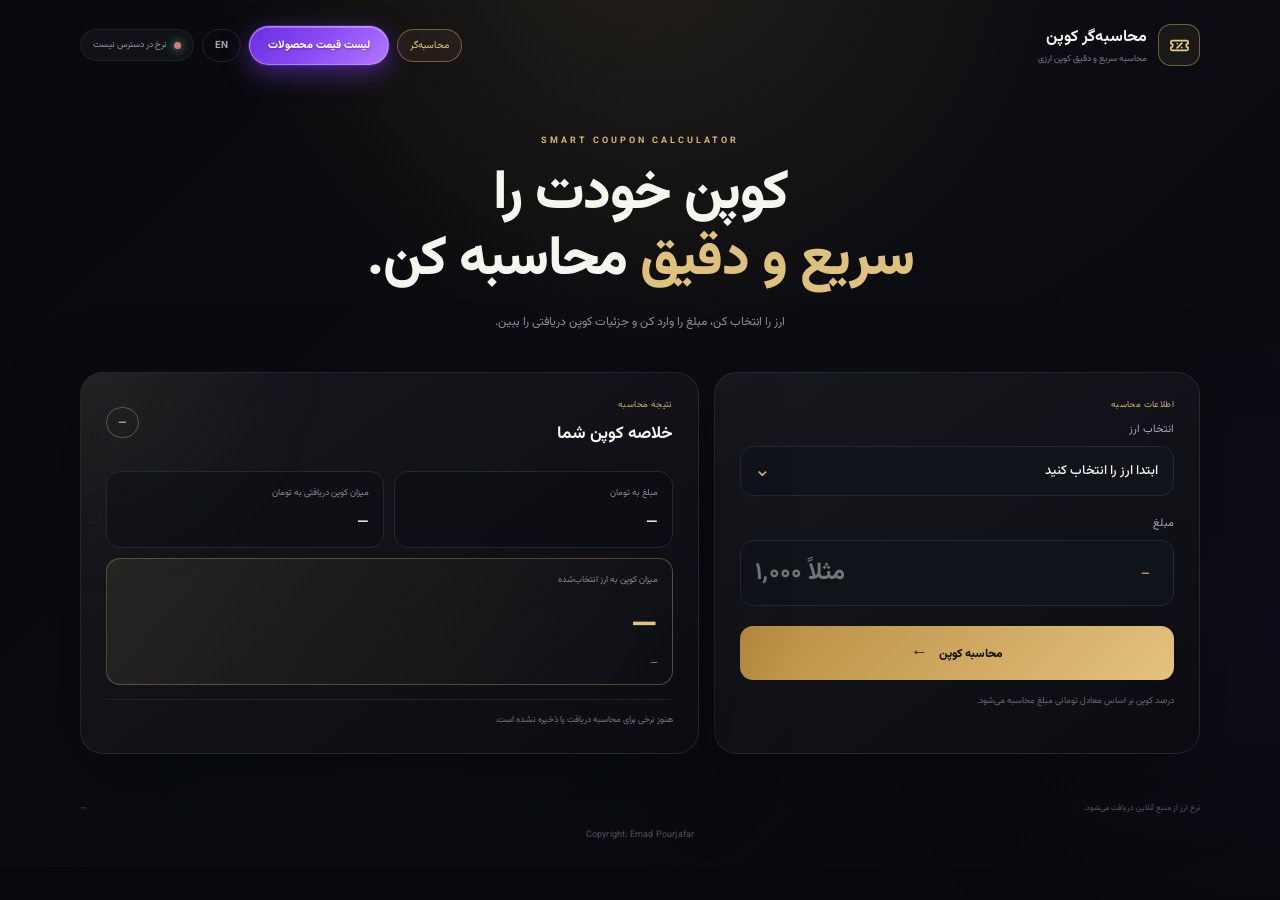
==== commit 64101e73: "Add files via upload" ====
--- a/index.html
+++ b/index.html
@@ -5,12 +5,16 @@
   <script>try{if(localStorage.getItem("arzem_lang_v1")==="en"){document.documentElement.lang="en";document.documentElement.dir="ltr"}}catch(e){}</script>
   <meta name="viewport" content="width=device-width,initial-scale=1">
   <meta name="theme-color" content="#08090c">
+  <meta name="author" content="Emad Pourjafar">
+  <link rel="icon" href="favicon.svg" type="image/svg+xml">
+  <link rel="icon" href="favicon.ico" sizes="48x48">
+  <link rel="apple-touch-icon" href="apple-touch-icon.png">
   <meta name="description" data-i18n-content="meta_index" content="محاسبه‌گر کوپن؛ محاسبه مبلغ به تومان و کوپن دریافتی بر اساس نرخ زنده ارز">
   <title data-i18n="title_index">محاسبه‌گر کوپن</title>
   <link rel="preconnect" href="https://fonts.googleapis.com">
   <link rel="preconnect" href="https://fonts.gstatic.com" crossorigin>
   <link href="https://fonts.googleapis.com/css2?family=Vazirmatn:wght@400;500;600;700;800&display=swap" rel="stylesheet">
-  <link rel="stylesheet" href="style.css?v=4">
+  <link rel="stylesheet" href="style.css?v=5">
 </head>
 <body>
 <main class="page">
@@ -81,6 +85,7 @@
     <span data-i18n="footer_rates_source">نرخ ارز از منبع آنلاین دریافت می‌شود.</span>
     <span id="updated">—</span>
   </footer>
+  <div class="cr"><span dir="ltr">Copyright: Emad Pourjafar</span></div>
 </main>
 <script src="i18n.js?v=4"></script>
 <script src="script.js?v=4"></script>
--- a/style.css
+++ b/style.css
@@ -1,67 +1,166 @@
-:root{--bg:#f4f5f9;--card:#fff;--tx:#1d2433;--mu:#6b7280;--pr:#4f46e5;--bd:#e5e7eb;--rd:#dc2626}
 *{box-sizing:border-box}
-body{margin:0;font-family:Tahoma,"Vazirmatn",sans-serif;background:var(--bg);color:var(--tx);direction:rtl}
-.wrap{max-width:900px;margin:0 auto;padding:16px}
-h1{font-size:1.4rem;margin:8px 0 16px}
-.card{background:var(--card);border:1px solid var(--bd);border-radius:14px;padding:16px;margin-bottom:14px}
-.tabs{display:flex;gap:8px;flex-wrap:wrap;margin-bottom:14px}
-.tab{padding:8px 14px;border-radius:999px;border:1px solid var(--bd);background:#fff;cursor:pointer;font:inherit}
-.tab.on{background:var(--pr);color:#fff;border-color:var(--pr)}
-.badge{display:inline-block;background:#eef2ff;color:var(--pr);padding:2px 10px;border-radius:999px;font-size:.8rem;margin-inline-start:8px}
-.stat{display:inline-block;background:#f9fafb;border:1px solid var(--bd);border-radius:10px;padding:8px 14px;margin:8px 0}
-.stat b{font-size:1.2rem;margin-inline-start:6px}
-.scroll{overflow-x:auto}
-table{width:100%;border-collapse:collapse}
-th,td{padding:10px;text-align:right;border-bottom:1px solid var(--bd);white-space:nowrap}
-th{color:var(--mu);font-weight:600;font-size:.85rem}
-tfoot td{font-weight:700;background:#f9fafb}
-.num{font-variant-numeric:tabular-nums}
-.top.gold{background:#fffbeb}.top.silver{background:#f3f4f6}.top.bronze{background:#fff4ec}
-.medal{font-weight:700}
-.empty{color:var(--mu);text-align:center;padding:20px}
-input,select,button{font:inherit}
-input,select{padding:9px;border:1px solid var(--bd);border-radius:8px;background:#fff}
-button{padding:9px 14px;border:0;border-radius:8px;background:var(--pr);color:#fff;cursor:pointer}
-button.sec{background:#e5e7eb;color:var(--tx)}button.del{background:var(--rd)}
-button.sm{padding:5px 10px}
-.row{display:flex;gap:8px;flex-wrap:wrap;align-items:center}
-.row input{flex:1;min-width:120px}
-.step{display:inline-flex;gap:4px;align-items:center}
-.step input{width:70px;text-align:center}
-.step button{width:32px;height:32px;padding:0;font-size:1.1rem}
-.err{color:var(--rd);margin:8px 0}
-dialog{border:0;border-radius:14px;padding:20px;max-width:420px;width:92%;direction:rtl}
-dialog::backdrop{background:#0006}
-dialog label{display:block;padding:8px 0}
-.print-only{display:none}
-@media print{
-  body{background:#fff}.screen{display:none!important}.print-only{display:block}
-  .noprint{display:none!important}.top{background:none!important}
-  table{font-size:13px}
+[hidden]{display:none!important}
+html,body{margin:0;min-height:100%;background:#08090c;color:#f7f5ef;font-family:Vazirmatn,Arial,sans-serif}
+body{background:radial-gradient(circle at 50% -10%,rgba(211,174,96,.13),transparent 38%),linear-gradient(135deg,#08090c,#0c0d12 55%,#08090c)}
+body:after{content:"";position:fixed;inset:0;pointer-events:none;background:radial-gradient(circle at 100% 70%,rgba(120,100,255,.05),transparent 30%)}
+.page{width:min(1120px,calc(100% - 28px));margin:auto;padding:24px 0 25px;position:relative;z-index:1}
+.topbar{display:flex;justify-content:space-between;align-items:center;gap:14px}
+.brand{display:flex;align-items:center;gap:11px;text-decoration:none;color:inherit;flex-shrink:0}
+.mark{width:42px;height:42px;border:1px solid rgba(218,181,104,.45);border-radius:13px;display:grid;place-items:center;color:#e8cb8b;background:rgba(218,181,104,.07);font-weight:800}
+.mark-icon{width:23px;height:23px;max-width:23px;max-height:23px;display:block}
+.brand b{display:block;font-size:16px}.brand small{display:block;color:#777b86;font-size:9px;margin-top:2px}
+.top-actions{display:flex;align-items:center;gap:8px;flex-wrap:wrap;justify-content:flex-end}
+.nav-link{color:#a5a7af;text-decoration:none;border:1px solid #22252d;border-radius:999px;padding:8px 12px;font-size:10px;transition:.2s}
+.nav-link:hover,.nav-link.active{color:#e7c982;border-color:rgba(218,181,104,.45);background:rgba(218,181,104,.07)}
+.nav-link.products-btn{position:relative;overflow:hidden;color:#fff;border:1px solid rgba(206,185,255,.55);background:linear-gradient(135deg,#6a2de0 0%,#8b4cf5 50%,#b377ff 100%);font-weight:800;font-size:11px;padding:10px 18px;box-shadow:0 0 0 1px rgba(139,76,245,.25),0 8px 26px rgba(124,58,237,.50),inset 0 1px 0 rgba(255,255,255,.28);text-shadow:0 1px 2px rgba(40,10,100,.45)}
+.nav-link.products-btn:before{content:"";position:absolute;top:0;bottom:0;width:40%;left:-60%;background:linear-gradient(100deg,transparent,rgba(255,255,255,.35),transparent);transform:skewX(-20deg);animation:btnShine 3.6s ease-in-out infinite}
+.nav-link.products-btn:hover,.nav-link.products-btn.active{color:#fff;border-color:rgba(226,212,255,.85);background:linear-gradient(135deg,#7a3bf0 0%,#9a5cff 50%,#c08cff 100%);box-shadow:0 0 0 1px rgba(167,110,255,.4),0 10px 34px rgba(139,76,245,.65),inset 0 1px 0 rgba(255,255,255,.35);transform:translateY(-1px)}
+@keyframes btnShine{0%,55%{left:-60%}100%{left:140%}}
+@media(prefers-reduced-motion:reduce){.nav-link.products-btn:before{animation:none}}
+.status{border:1px solid #20232b;background:#101217;padding:8px 12px;border-radius:999px;color:#9699a3;font-size:9px;display:flex;align-items:center;gap:7px;white-space:nowrap}
+.status i{width:7px;height:7px;border-radius:50%;background:#69cf9a;box-shadow:0 0 10px #69cf9a}
+.hero{text-align:center;max-width:720px;margin:68px auto 38px}
+.eyebrow{font-size:9px;letter-spacing:3px;color:#d8b66f;font-weight:700;margin-bottom:14px}
+.hero h1,.products-hero h1{font-size:clamp(31px,6vw,55px);line-height:1.2;margin:0;font-weight:800;letter-spacing:-1px}
+.hero em,.products-hero em{font-style:normal;color:#dfc17e}
+.hero p,.products-hero p{color:#8d909a;font-size:12px;line-height:2;margin:16px auto 0}
+.calculator{display:grid;grid-template-columns:.88fr 1.12fr;gap:15px}
+.card{border:1px solid rgba(255,255,255,.085);border-radius:23px;background:linear-gradient(145deg,rgba(23,25,32,.91),rgba(12,13,18,.88));padding:25px;box-shadow:0 25px 90px rgba(0,0,0,.3);backdrop-filter:blur(18px)}
+.card-kicker{font-size:9px;color:#d4b36e;letter-spacing:.4px;margin-bottom:9px}
+label{display:block;color:#a9abb4;font-size:11px;margin-bottom:8px}
+.select-wrap{position:relative;margin-bottom:19px}
+.select-wrap select{appearance:none;width:100%;background:#11131a;color:#f5f3ed;border:1px solid #252832;border-radius:13px;padding:14px 15px;font:500 13px Vazirmatn;outline:0}
+.select-wrap select:focus{border-color:#ad8a4e}
+.select-wrap span{position:absolute;left:14px;top:9px;color:#d6b36a;font-size:20px;pointer-events:none}
+.amount{display:flex;direction:ltr;align-items:center;border:1px solid #252832;background:#11131a;border-radius:13px;padding:0 14px}
+.amount:focus-within{border-color:#ad8a4e;box-shadow:0 0 0 3px rgba(214,179,106,.05)}
+input{width:100%;border:0;outline:0;background:transparent;color:#fff;font:700 24px Vazirmatn;padding:13px 0}
+.amount b{color:#d9b971;font-size:11px;white-space:nowrap;padding-right:9px}
+button{font-family:Vazirmatn;cursor:pointer}
+#calc{border:0;width:100%;margin-top:20px;padding:14px;border-radius:13px;background:linear-gradient(135deg,#b78c40,#e4c37f);color:#17130b;font:800 12px Vazirmatn}
+#calc strong{font-size:17px;margin-right:8px}
+.helper{color:#686c76;font-size:9px;line-height:1.9;margin:13px 0 0}
+.result-card{position:relative;overflow:hidden}
+.result-card:after{content:"";position:absolute;width:230px;height:230px;border-radius:50%;background:rgba(214,179,106,.09);filter:blur(70px);left:-110px;top:-130px;pointer-events:none}
+.result-heading{display:flex;align-items:center;justify-content:space-between;position:relative;z-index:1}
+.result-heading h2{font-size:17px;margin:0;font-weight:700}
+.percent{border:1px solid rgba(223,193,126,.35);border-radius:999px;padding:6px 11px;color:#dfc17e;font-size:11px;font-weight:700}
+.result-grid{display:grid;grid-template-columns:1fr 1fr;gap:10px;margin-top:24px;position:relative;z-index:1}
+.result-item{border:1px solid #252832;border-radius:14px;padding:14px;min-width:0;background:rgba(9,10,14,.34)}
+.result-item small{display:block;color:#898c96;font-size:9px;margin-bottom:10px}
+.result-item strong{display:block;color:#e8e5dc;font-size:15px;overflow-wrap:anywhere;direction:rtl}
+.result-primary{grid-column:1/-1;border-color:rgba(218,181,104,.32);background:linear-gradient(120deg,rgba(214,179,106,.10),rgba(16,17,22,.45))}
+.result-primary strong{color:#e4c27e;font-size:clamp(24px,4vw,34px)}
+.result-primary span{display:block;color:#92949d;font-size:10px;margin-top:5px}
+.result-foot{border-top:1px solid #20232a;margin-top:14px;padding-top:12px;color:#777a84;font-size:9px;line-height:1.8}
+.note{min-height:24px;color:#777a84;text-align:center;font-size:9px;margin:15px 0 0}
+footer{display:flex;justify-content:space-between;gap:12px;color:#5e616b;font-size:8px;margin-top:9px}
+footer a{color:#c9a966;text-decoration:none}
+.cr{text-align:center;color:#5e616b;font-size:9px;margin-top:14px;opacity:.85;letter-spacing:.2px}
+.products-hero{text-align:center;margin:52px auto 27px}
+.products-hero h1{font-size:clamp(28px,5vw,42px)}
+.products-toolbar{display:flex;align-items:end;justify-content:space-between;gap:16px;padding:17px 20px}
+.currency-control{width:min(360px,100%)}
+.currency-control .select-wrap{margin:0}
+.view-control{display:flex;gap:7px}
+.view-button{border:1px solid #2a2d36;background:#11131a;color:#aaaeb8;padding:11px 15px;border-radius:11px;font-size:10px}
+.view-button.selected{border-color:rgba(218,181,104,.5);background:rgba(218,181,104,.1);color:#e6c77f}
+.search-box{margin-top:12px;padding:15px 20px}
+.search-box label{margin-bottom:9px}
+.search-field{position:relative}
+.search-field input{width:100%;background:#11131a;color:#f5f3ed;border:1px solid #252832;border-radius:13px;padding:13px 46px 13px 14px;font:500 13px Vazirmatn;line-height:1.6;transition:.2s;-webkit-appearance:none;appearance:none;direction:rtl;text-align:right}
+.search-field input::-webkit-search-cancel-button,.search-field input::-webkit-search-decoration{-webkit-appearance:none;appearance:none}
+.search-field input::placeholder{color:#6d707a}
+.search-field input:focus{border-color:#ad8a4e;box-shadow:0 0 0 3px rgba(214,179,106,.07)}
+.search-icon{position:absolute;right:15px;top:50%;transform:translateY(-50%);width:18px;height:18px;max-width:18px;max-height:18px;color:#d6b36a;pointer-events:none}
+.search-empty{grid-column:1/-1}
+.list-summary{display:flex;justify-content:space-between;gap:10px;color:#858893;font-size:9px;margin:16px 3px 10px}
+.table-card{padding:0;overflow:hidden}
+.table-scroll{overflow-x:auto}
+table{width:100%;border-collapse:collapse;min-width:850px}
+th,td{text-align:right;padding:13px 14px;border-bottom:1px solid #242730;font-size:10px;vertical-align:middle}
+th{color:#d9bd7e;background:#14161d;font-weight:600;white-space:nowrap}
+td{color:#d0d1d5}
+tbody tr:hover{background:rgba(255,255,255,.025)}
+tbody tr:last-child td{border-bottom:0}
+.product-name{font-weight:600;color:#f0eee8;min-width:220px}
+.suggested{color:#e4c27e;font-weight:700;white-space:nowrap}
+.muted{color:#6d707a}
+.table-image-link{display:flex;align-items:center;gap:8px;color:#c9a966;text-decoration:none;white-space:nowrap}
+.table-image{width:48px;height:48px;object-fit:contain;border-radius:8px;background:#fff;padding:3px}
+.table-image-link span{font-size:9px}
+.empty-state{text-align:center;color:#888;padding:30px}
+.product-cards{display:grid;grid-template-columns:repeat(3,minmax(0,1fr));gap:13px}
+.product-card{padding:14px;border-radius:18px;min-width:0}
+.product-card-image{display:block;width:100%;height:180px;object-fit:contain;background:#fff;border-radius:12px;padding:8px}
+.image-placeholder{display:grid;place-items:center;min-height:100px;border:1px dashed #3a3d46;border-radius:12px;color:#777b86;font-size:10px;background:#11131a}
+.product-card-image.image-placeholder{height:180px}
+.product-card h3{font-size:12px;line-height:1.9;margin:12px 2px;color:#f0eee8;min-height:45px}
+.product-card-prices{display:grid;gap:8px}
+.product-card-prices div{border:1px solid #282b34;border-radius:10px;padding:9px}
+.product-card-prices small{display:block;color:#828590;font-size:8px;margin-bottom:5px}
+.product-card-prices b{display:block;color:#d7d8dc;font-size:10px;overflow-wrap:anywhere}
+.product-card-prices .card-suggested{border-color:rgba(218,181,104,.3)}
+.product-card-prices .card-suggested b{color:#e4c27e}
+@media(max-width:800px){
+  .page{width:calc(100% - 20px);padding-top:16px}
+  .topbar{align-items:flex-start}
+  .top-actions{gap:6px}
+  .status{width:100%;justify-content:center}
+  .calculator{grid-template-columns:1fr}
+  .hero{margin:48px auto 27px}
+  .hero h1{font-size:35px}
+  .card{padding:20px;border-radius:19px}
+  .products-toolbar{align-items:stretch;flex-direction:column}
+  .currency-control{width:100%}
+  .view-control{width:100%}
+  .view-button{flex:1}
+  .product-cards{grid-template-columns:repeat(2,minmax(0,1fr))}
 }
-@media print{
-  @page{size:A4;margin:14mm}
-  *{-webkit-print-color-adjust:exact;print-color-adjust:exact}
-  .pdf{font-family:Tahoma,Vazirmatn,sans-serif;color:#1d2433}
-  .pdf .ph{background:linear-gradient(135deg,#4f46e5,#7c3aed);color:#fff;border-radius:16px;padding:22px 26px;display:flex;justify-content:space-between;align-items:center}
-  .pdf .ph h1{margin:0;font-size:26px}
-  .pdf .pt{opacity:.9;margin-top:8px;font-size:13px}
-  .pdf .cup{background:#ffffff2e;border:1px solid #ffffff66;border-radius:99px;padding:8px 18px;font-weight:700;font-size:14px}
-  .pdf .ps{display:flex;gap:10px;margin:16px 0}
-  .pdf .ps div{flex:1;border:1px solid #e0e7ff;border-radius:12px;padding:10px 14px;background:#f5f7ff}
-  .pdf .ps small{color:#6b7280;display:block;font-size:11px;margin-bottom:2px}
-  .pdf .ps b{font-size:17px}
-  .pdf table{width:100%;border-collapse:separate;border-spacing:0 6px;font-size:13px}
-  .pdf th{background:#eef2ff;color:#4338ca;padding:10px 12px;font-size:12px;text-align:right}
-  .pdf th:first-child{border-radius:0 10px 10px 0}.pdf th:last-child{border-radius:10px 0 0 10px}
-  .pdf td{background:#f9fafb;padding:11px 12px;border:0}
-  .pdf td:first-child{border-radius:0 10px 10px 0}.pdf td:last-child{border-radius:10px 0 0 10px;font-weight:700}
-  .pdf tr{page-break-inside:avoid}
-  .pdf .bd{display:inline-block;width:26px;height:26px;line-height:26px;text-align:center;border-radius:50%;background:#e5e7eb;font-weight:700;font-size:12px}
-  .pdf .md{margin-inline-start:8px;font-weight:700;font-size:12px}
-  .pdf tr.gold td{background:#fff4cc}.pdf tr.gold .bd{background:#f59e0b;color:#fff}
-  .pdf tr.silver td{background:#eef1f5}.pdf tr.silver .bd{background:#94a3b8;color:#fff}
-  .pdf tr.bronze td{background:#ffe9db}.pdf tr.bronze .bd{background:#c2410c;color:#fff}
-  .pdf .tot{display:flex;justify-content:space-between;background:#4f46e5;color:#fff;border-radius:12px;padding:13px 20px;font-weight:700;margin-top:10px;font-size:15px}
-  .pdf .pf{text-align:center;color:#9ca3af;font-size:11px;margin-top:18px}
+@media(max-width:520px){
+  .brand small{display:none}
+  .brand b{font-size:13px}
+  .mark{width:38px;height:38px}
+  .nav-link{font-size:9px;padding:8px 9px}
+  .top-actions{max-width:68%}
+  .hero{margin-top:42px}
+  .hero h1{font-size:31px}
+  .hero p,.products-hero p{font-size:10px}
+  .result-grid{grid-template-columns:1fr}
+  .result-primary{grid-column:auto}
+  .product-cards{grid-template-columns:1fr 1fr;gap:8px}
+  .product-card{padding:9px}
+  .product-card-image,.product-card-image.image-placeholder{height:125px}
+  .product-card h3{font-size:10px;min-height:55px}
+  .product-card-prices div{padding:7px}
+  .product-card-prices small{font-size:7px}
+  .product-card-prices b{font-size:9px}
+  .list-summary{flex-direction:column}
+  footer{font-size:7px}
 }
+
+/* ---- دکمه تغییر زبان ---- */
+.lang-btn{background:transparent;font-weight:700}
+
+/* ---- توقف تولید ---- */
+td.stopped{color:#e0877f;font-weight:600}
+.product-card-prices b.stopped,.product-card-prices .card-suggested b.stopped{color:#e0877f}
+
+/* ---- دکمه دانلود PDF ---- */
+.download-btn{display:inline-flex;align-items:center;justify-content:center;gap:7px;color:#fff;font-weight:800;border-color:rgba(206,185,255,.55);background:linear-gradient(135deg,#6a2de0 0%,#8b4cf5 55%,#b377ff 100%);box-shadow:0 6px 20px rgba(124,58,237,.38),inset 0 1px 0 rgba(255,255,255,.25);transition:.2s}
+.download-btn:hover:not(:disabled){background:linear-gradient(135deg,#7a3bf0 0%,#9a5cff 55%,#c08cff 100%);box-shadow:0 8px 26px rgba(139,76,245,.55),inset 0 1px 0 rgba(255,255,255,.35);transform:translateY(-1px)}
+.download-btn:disabled{opacity:.55;cursor:not-allowed}
+.download-icon{width:14px;height:14px;flex:none}
+@media(max-width:800px){
+  .view-control{flex-wrap:wrap}
+  .download-btn{flex:1 1 100%}
+  .lang-btn + .status{width:auto;flex:1 1 auto}
+}
+
+/* ---- نسخه انگلیسی (چپ‌به‌راست) ---- */
+[dir=ltr] .select-wrap span{left:auto;right:14px}
+[dir=ltr] #calc strong{margin-right:0;margin-left:8px}
+[dir=ltr] .result-item strong{direction:ltr}
+[dir=ltr] th,[dir=ltr] td{text-align:left}
+[dir=ltr] .search-field input{direction:ltr;text-align:left;padding:13px 14px 13px 46px}
+[dir=ltr] .search-icon{right:auto;left:15px}
